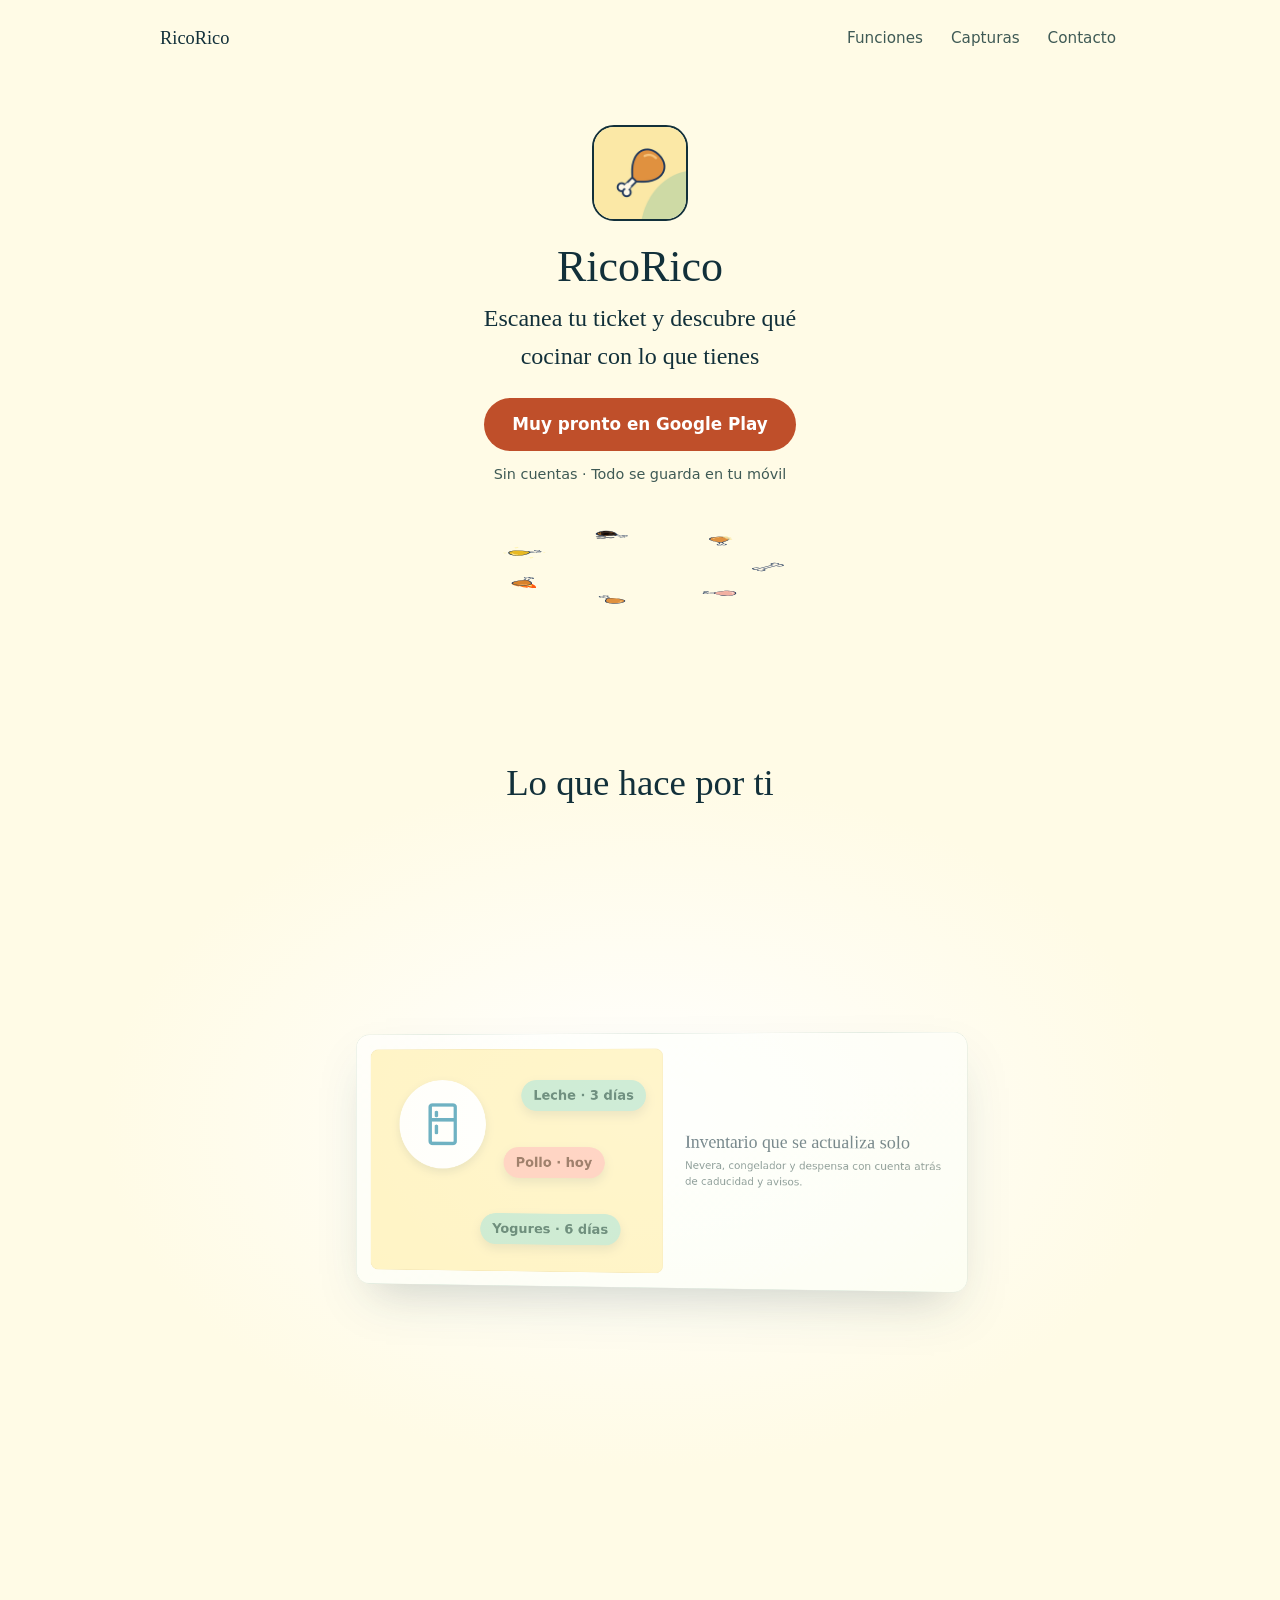
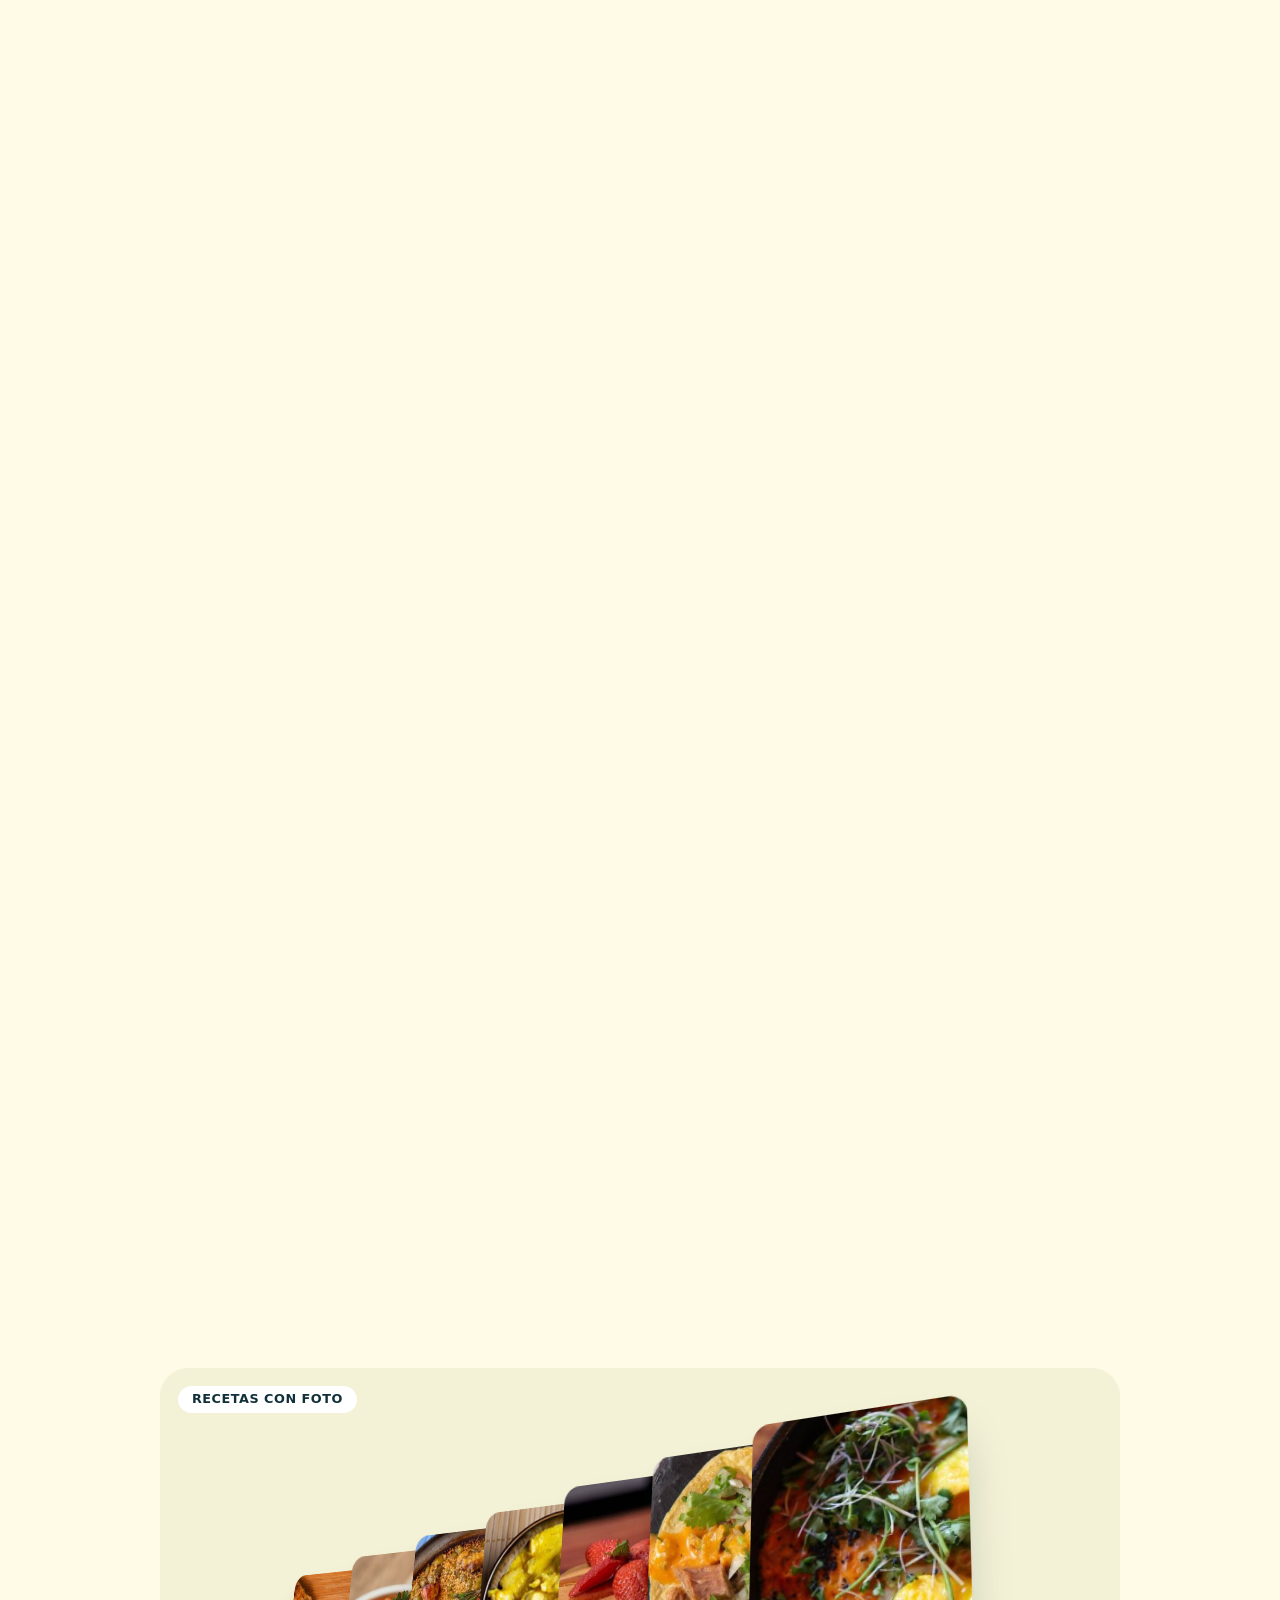
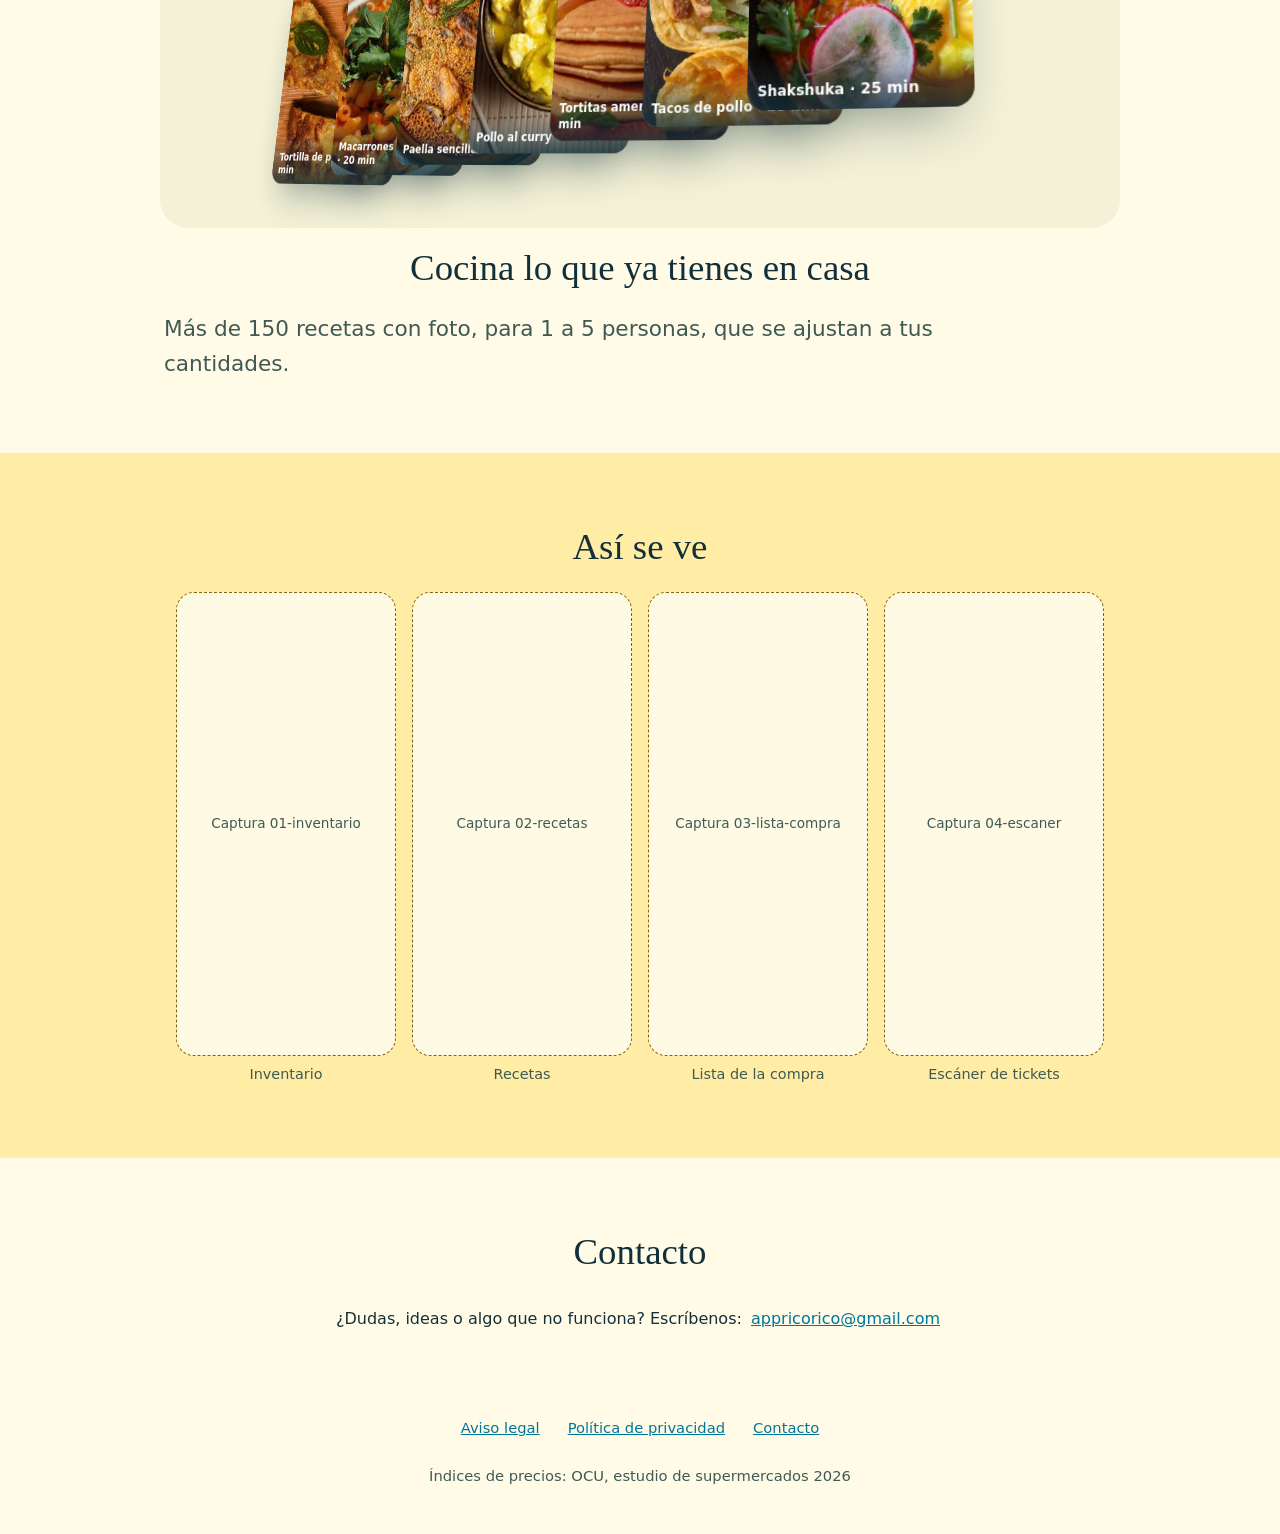
==== index.html @ 4058326e "Revision con agentes (marketing, diseno, seguridad, rendimiento): CSP y referrer por meta, saltar al" ====
<!doctype html>
<html lang="es">
<head>
<meta charset="utf-8">
<meta http-equiv="Content-Security-Policy" content="default-src 'none'; img-src 'self' data:; style-src 'self' 'unsafe-inline'; script-src 'self'; base-uri 'none'; form-action 'none'">
<meta name="referrer" content="strict-origin-when-cross-origin">
<meta name="viewport" content="width=device-width, initial-scale=1">
<title>RicoRico: escanea tu ticket y descubre qué cocinar</title>
<meta name="description" content="RicoRico lee el ticket de la compra en tu móvil, lleva el inventario de tu cocina y te propone recetas con lo que tienes. Sin cuentas.">
<meta name="theme-color" content="#FFFBE6">
<link rel="icon" href="img/favicon.ico" sizes="any">
<link rel="apple-touch-icon" href="img/apple-touch-icon.png">
<link rel="canonical" href="https://5pabos.github.io/ricorico-web/">
<meta property="og:type" content="website">
<meta property="og:site_name" content="RicoRico">
<meta property="og:locale" content="es_ES">
<meta property="og:title" content="RicoRico: escanea tu ticket y descubre qué cocinar">
<meta property="og:description" content="Lee el ticket en tu móvil, lleva el inventario de tu cocina y te propone recetas con lo que tienes. Sin cuentas.">
<meta property="og:url" content="https://5pabos.github.io/ricorico-web/">
<meta property="og:image" content="https://5pabos.github.io/ricorico-web/img/compartir.png">
<meta property="og:image:width" content="1200">
<meta property="og:image:height" content="630">
<meta property="og:image:alt" content="Icono de RicoRico y la frase: escanea tu ticket y descubre qué cocinar con lo que tienes">
<meta name="twitter:card" content="summary_large_image">
<meta name="twitter:title" content="RicoRico: escanea tu ticket y descubre qué cocinar">
<meta name="twitter:description" content="Lee el ticket en tu móvil, lleva el inventario de tu cocina y te propone recetas con lo que tienes. Sin cuentas.">
<meta name="twitter:image" content="https://5pabos.github.io/ricorico-web/img/compartir.png">
<script type="application/ld+json">
{"@context":"https://schema.org","@type":"SoftwareApplication","name":"RicoRico","operatingSystem":"Android","applicationCategory":"LifestyleApplication","inLanguage":"es","url":"https://5pabos.github.io/ricorico-web/","image":"https://5pabos.github.io/ricorico-web/img/icono-192.png","description":"Escanea el ticket de la compra, lleva el inventario de tu cocina y descubre qué cocinar con lo que tienes."}
</script>
<link rel="stylesheet" href="css/estilo.css">
</head>
<body>
<a class="saltar" href="#principal">Saltar al contenido</a>
<header class="cabecera">
  <div class="contenedor">
    <a class="marca" href="./">RicoRico</a>
    <nav class="menu" aria-label="Principal">
      <a href="#funciones">Funciones</a>
      <a href="#capturas">Capturas</a>
      <a href="#contacto">Contacto</a>
    </nav>
  </div>
</header>

<main id="principal">
  <section class="portada">
    <div class="contenedor">
      <img src="img/icono-192.png" width="96" height="96" fetchpriority="high" decoding="async" alt="Icono de RicoRico: un muslo de pollo">
      <h1>RicoRico</h1>
      <p class="lema">Escanea tu ticket y descubre qué cocinar con lo que tienes</p>
      <!-- Cuando la app esté publicada: cambiar este <span> por <a class="cta" href="ENLACE-DE-GOOGLE-PLAY">Descargar en Google Play</a> -->
      <span class="cta" role="note">Muy pronto en Google Play</span>
      <p class="pie-cta">Sin cuentas · Todo se guarda en tu móvil</p>
    </div>
    <!-- Los 7 estados del muslito (hueso, crudo, hecho, fuego, oro, quemado, mordido) dando vueltas: decorativo, solo con el recorrido activo (ver estilo.css) -->
    <div class="orbita" aria-hidden="true">
      <div class="elipse"><div class="anillo">
        <span class="muslo" style="--n:0"><img src="img/muslo-hueso.svg" alt="" width="56" height="56"></span>
        <span class="muslo" style="--n:1"><img src="img/muslo-crudo.svg" alt="" width="56" height="56"></span>
        <span class="muslo" style="--n:2"><img src="img/muslo-hecho.svg" alt="" width="56" height="56"></span>
        <span class="muslo" style="--n:3"><img src="img/muslo-fuego.svg" alt="" width="56" height="56"></span>
        <span class="muslo" style="--n:4"><img src="img/muslo-oro.svg" alt="" width="56" height="56"></span>
        <span class="muslo" style="--n:5"><img src="img/muslo-quemado.svg" alt="" width="56" height="56"></span>
        <span class="muslo" style="--n:6"><img src="img/muslo-mordido.svg" alt="" width="56" height="56"></span>
      </div></div>
    </div>
  </section>

  <section class="seccion" id="funciones">
    <div class="recorrido">
      <div class="escenario">
        <h2 class="titulo-escenario">Lo que hace por ti</h2>
        <div class="mundo">
          <article class="escena" style="--i:0; --x:-2vw; --r:4deg">
            <div class="panel">
              <div class="arte arte-escaner" aria-hidden="true">
                <div class="ticket"></div><div class="barra"></div>
                <span class="chip c1">Leche</span><span class="chip c2">Tomates</span><span class="chip c3">Pasta</span>
              </div>
              <h3>Escanea tu ticket</h3>
              <p>La app lee el ticket en tu móvil, añade los productos y borra la foto.</p>
            </div>
          </article>
          <article class="escena" style="--i:1; --x:2vw; --r:-4deg">
            <div class="panel">
              <div class="arte arte-nevera" aria-hidden="true">
                <div class="disco"><svg viewBox="0 0 24 24"><path d="M7 3h10a1 1 0 0 1 1 1v16a1 1 0 0 1-1 1H7a1 1 0 0 1-1-1V4a1 1 0 0 1 1-1z M6 10h12 M9 6.5v1.5 M9 13v3"/></svg></div>
                <span class="chip c1 ok">Leche · 3 días</span><span class="chip c2 aviso">Pollo · hoy</span><span class="chip c3 ok">Yogures · 6 días</span>
              </div>
              <h3>Inventario que se actualiza solo</h3>
              <p>Nevera, congelador y despensa con cuenta atrás de caducidad y avisos.</p>
            </div>
          </article>
          <article class="escena" style="--i:2; --x:-2vw; --r:4deg">
            <div class="panel">
              <div class="arte arte-recetas" aria-hidden="true">
                <span class="chip c1">Tortilla de patatas<small>40 min</small></span>
                <span class="chip c2">Macarrones con tomate<small>20 min</small></span>
                <span class="chip c3">Pollo al curry<small>35 min</small></span>
              </div>
              <h3>Recetas con lo que tienes</h3>
              <p>Más de 150 recetas con foto, ajustadas a las personas y a tus cantidades.</p>
            </div>
          </article>
          <article class="escena" style="--i:3; --x:2vw; --r:-4deg">
            <div class="panel">
              <div class="arte arte-lista" aria-hidden="true">
                <span class="fila f1"><i></i>Leche</span><span class="fila f2"><i></i>Huevos</span><span class="fila f3"><i></i>Tomates</span>
                <span class="chip c3 ok">Precio estimado ≈ 24,50 €</span>
              </div>
              <h3>Lista de la compra con precio estimado</h3>
              <p>Lo que falta de tus recetas, con un precio orientativo.</p>
            </div>
          </article>
        </div>
        <p class="pista" aria-hidden="true">Sigue bajando</p>
      </div>
    </div>
  </section>

  <section class="seccion" id="recetas">
    <div class="contenedor">
      <div class="tarjeta-grande">
        <span class="pildora">Recetas con foto</span>
        <div class="escena3d">
          <div class="abanico">
            <figure class="plato" style="--i:0"><img src="img/recetas-portada/1.jpg" width="360" height="480" loading="lazy" decoding="async" alt="Tortilla de patatas"><figcaption>Tortilla de patatas · 40 min</figcaption></figure>
            <figure class="plato" style="--i:1"><img src="img/recetas-portada/3.jpg" width="360" height="480" loading="lazy" decoding="async" alt="Macarrones con tomate"><figcaption>Macarrones con tomate · 20 min</figcaption></figure>
            <figure class="plato" style="--i:2"><img src="img/recetas-portada/65.jpg" width="360" height="480" loading="lazy" decoding="async" alt="Paella sencilla de pollo"><figcaption>Paella sencilla · 50 min</figcaption></figure>
            <figure class="plato" style="--i:3"><img src="img/recetas-portada/51.jpg" width="360" height="480" loading="lazy" decoding="async" alt="Pollo al curry"><figcaption>Pollo al curry · 35 min</figcaption></figure>
            <figure class="plato" style="--i:4"><img src="img/recetas-portada/129.jpg" width="360" height="480" loading="lazy" decoding="async" alt="Tortitas americanas"><figcaption>Tortitas americanas · 20 min</figcaption></figure>
            <figure class="plato" style="--i:5"><img src="img/recetas-portada/132.jpg" width="360" height="480" loading="lazy" decoding="async" alt="Tacos de pollo"><figcaption>Tacos de pollo · 25 min</figcaption></figure>
            <figure class="plato" style="--i:6"><img src="img/recetas-portada/138.jpg" width="360" height="480" loading="lazy" decoding="async" alt="Shakshuka, huevos en salsa de tomate"><figcaption>Shakshuka · 25 min</figcaption></figure>
          </div>
        </div>
      </div>
      <h2 class="titulo-grande">Cocina lo que ya tienes en casa</h2>
      <p class="sub-grande">Más de 150 recetas con foto, para 1 a 5 personas, que se ajustan a tus cantidades.</p>
    </div>
  </section>

  <section class="seccion capturas-fondo" id="capturas">
    <div class="contenedor">
      <h2>Así se ve</h2>
      <ul class="capturas">
        <!-- Sustituir cada .hueco por <img src="img/capturas/NOMBRE.webp" width="270" height="570" loading="lazy" alt="DESCRIPCIÓN"> -->
        <li><figure><div class="hueco">Captura 01-inventario</div><figcaption>Inventario</figcaption></figure></li>
        <li><figure><div class="hueco">Captura 02-recetas</div><figcaption>Recetas</figcaption></figure></li>
        <li><figure><div class="hueco">Captura 03-lista-compra</div><figcaption>Lista de la compra</figcaption></figure></li>
        <li><figure><div class="hueco">Captura 04-escaner</div><figcaption>Escáner de tickets</figcaption></figure></li>
      </ul>
    </div>
  </section>

  <section class="seccion" id="contacto">
    <div class="contenedor" style="text-align:center">
      <h2>Contacto</h2>
      <p>¿Dudas, ideas o algo que no funciona? Escríbenos:
        <a class="correo" data-u="appricorico" data-d="gmail.com" href="#contacto">appricorico (arroba) gmail.com</a></p>
    </div>
  </section>
</main>

<footer class="pie">
  <div class="contenedor">
    <nav aria-label="Información legal">
      <a href="aviso-legal.html">Aviso legal</a>
      <a href="privacidad.html">Política de privacidad</a>
      <a class="correo" data-u="appricorico" data-d="gmail.com" data-texto="1" href="#contacto">Contacto</a>
    </nav>
    <p>Índices de precios: OCU, estudio de supermercados 2026</p>
  </div>
</footer>
<script src="js/contacto.js" defer></script>
<script src="js/efectos.js" defer></script>
</body>
</html>
---- css/estilo.css ----
/* Colores y estilo de la app (paleta #281). Sin fuentes ni recursos externos: tipografía del sistema. */
:root {
  --crema: #FFFBE6;
  --tinta: #12303A;
  --apagado: #3F5A55;
  --azul: #00769A;
  --turquesa: #00796B;
  --menta: #A9DDB8;
  --mantequilla: #FFEDA5;
  --mostaza: #8A6100;
  --terracota: #BF4F2A;
  --borde: #CFE0D5;
  --serif: Georgia, "Noto Serif", "Times New Roman", serif;
  --sans: system-ui, -apple-system, "Segoe UI", Roboto, "Helvetica Neue", Arial, sans-serif;
}
* { box-sizing: border-box; }
html { scroll-behavior: smooth; }
body { margin: 0; background: var(--crema); color: var(--tinta); font: 1rem/1.6 var(--sans); }
h1, h2, h3 { font-family: var(--serif); font-weight: 500; line-height: 1.2; margin: 0 0 .5em; }
a { color: var(--azul); }
a:focus-visible, .cta:focus-visible { outline: 3px solid var(--azul); outline-offset: 3px; border-radius: 4px; }
.saltar { position: absolute; left: .5rem; top: -4rem; z-index: 10; background: var(--tinta); color: #fff; padding: .7rem 1rem; border-radius: 8px; }
.saltar:focus { top: .5rem; outline: 3px solid var(--mantequilla); }
main:focus { outline: none; }
[id] { scroll-margin-top: 1rem; }
.contenedor { width: min(960px, 100% - 2rem); margin-inline: auto; }

.cabecera { padding: .9rem 0; }
.cabecera .contenedor { display: flex; justify-content: space-between; align-items: center; gap: 1rem; flex-wrap: wrap; }
.marca { display: inline-flex; align-items: center; min-height: 44px; font-family: var(--serif); font-size: 1.15rem; color: var(--tinta); text-decoration: none; font-weight: 500; }
.menu { display: flex; gap: 1.25rem; font-size: .95rem; }
.menu a { color: var(--apagado); text-decoration: none; padding: .75rem .25rem; min-height: 44px; display: inline-flex; align-items: center; }
.menu a:hover { color: var(--tinta); text-decoration: underline; }

.portada { text-align: center; padding: clamp(1.5rem, 4vw, 3rem) 0 clamp(1.5rem, 3vw, 2.5rem); }
/* Los muslitos que giran: ocupan el hueco entre el botón y «Lo que hace por ti». Solo existen con el recorrido activo (JavaScript y movimiento permitido). */
.portada { position: relative; }
.orbita { display: none; --rx: min(128px, 34vw, 15vh); --item: min(56px, 6.8vh, 15vw); --aplasta: .26; position: absolute; left: 0; right: 0; top: 100%; height: 0; z-index: 2; pointer-events: none; }
.portada:has(+ .seccion .recorrido.activo) .orbita { display: block; }
.orbita .elipse { position: absolute; left: 50%; top: calc(7vh - clamp(1.5rem, 3vw, 2.5rem) / 2); width: 0; height: 0; transform: scaleY(var(--aplasta)); }
.orbita .anillo { position: absolute; inset: 0; animation: orbitar 16s linear infinite; }
.orbita .muslo { position: absolute; left: 0; top: 0; width: var(--item); height: var(--item); margin: calc(var(--item) / -2) 0 0 calc(var(--item) / -2); transform: rotate(calc(var(--n) * 51.4286deg)) translateX(var(--rx)); }
/* Cada muslo gira al revés que el anillo, y deshace el aplastado, para ir siempre derecho y sin deformarse. */
.orbita .muslo img { display: block; width: 100%; height: 100%; border: 0; border-radius: 0; animation: contra 16s linear infinite; }
@keyframes orbitar { to { transform: rotate(360deg); } }
@keyframes contra {
  from { transform: rotate(calc(var(--n) * -51.4286deg)) scaleY(calc(1 / var(--aplasta))); }
  to { transform: rotate(calc(var(--n) * -51.4286deg - 360deg)) scaleY(calc(1 / var(--aplasta))); }
}
@media (prefers-reduced-motion: reduce) { .orbita .anillo, .orbita .muslo img { animation: none; } }
@media (min-width: 900px) { /* en ordenador el hueco es pequeño: la órbita tiene su propio sitio bajo el botón */
  .portada:has(+ .seccion .recorrido.activo) .orbita { position: relative; top: auto; height: 16vh; margin-top: .6rem; }
  .orbita .elipse { top: 8vh; }
}
.portada img { width: 96px; height: 96px; border-radius: 22px; border: 2px solid var(--tinta); }
.portada h1 { font-size: clamp(2rem, 6vw, 2.75rem); margin: .8rem 0 .3rem; }
.lema { font-family: var(--serif); font-size: clamp(1.15rem, 3.4vw, 1.5rem); max-width: 28ch; margin: 0 auto 1.4rem; }
.cta { display: inline-block; background: var(--terracota); color: #fff; font-weight: 600; font-size: 1.05rem; padding: .8rem 1.8rem; border-radius: 2rem; text-decoration: none; }
.pie-cta { color: var(--apagado); font-size: .9rem; margin: .75rem 0 0; }

.seccion { padding: clamp(2.5rem, 6vw, 4.5rem) 0; }
.seccion > .contenedor > h2 { text-align: center; font-size: clamp(1.6rem, 3.2vw, 2.3rem); margin-bottom: 1.4rem; }
#contacto { padding-bottom: 1.5rem; }
.funciones { display: grid; grid-template-columns: repeat(auto-fit, minmax(210px, 1fr)); gap: 1rem; list-style: none; padding: 0; margin: 0; }
.funciones li { background: #fff; border: 1px solid var(--borde); border-radius: 16px; padding: 1.1rem; }
.icono { width: 44px; height: 44px; border-radius: 50%; background: var(--menta); display: grid; place-items: center; margin-bottom: .6rem; }
.icono svg { width: 24px; height: 24px; fill: none; stroke: #00391F; stroke-width: 1.8; stroke-linecap: round; stroke-linejoin: round; }
.funciones h3 { font-size: 1.05rem; margin: 0 0 .25rem; }
.funciones p { margin: 0; color: var(--apagado); font-size: .95rem; }

.capturas-fondo { background: var(--mantequilla); }
.capturas { display: grid; grid-template-columns: repeat(auto-fit, minmax(130px, 220px)); justify-content: center; gap: 1rem; list-style: none; padding: 0; margin: 0; }
.capturas figure { margin: 0; text-align: center; }
.hueco { aspect-ratio: 9 / 19; border: 1px dashed var(--mostaza); border-radius: 18px; background: rgba(255,255,255,.7); display: grid; place-items: center; color: var(--apagado); font-size: .85rem; padding: .5rem; }
.capturas figcaption { margin-top: .4rem; font-size: .9rem; color: var(--apagado); }

.pie { padding: 1.6rem 0 2rem; text-align: center; color: var(--apagado); font-size: .92rem; }
.pie nav { display: flex; justify-content: center; gap: 1.25rem; flex-wrap: wrap; margin-bottom: .5rem; }
#contacto .correo { display: inline-block; padding: .6rem .25rem; }
.pie a { color: var(--azul); display: inline-block; padding: .6rem .25rem; }

/* páginas de texto (aviso legal, privacidad) */
.texto { max-width: 70ch; padding: 1.5rem 0 2.5rem; }
.texto h1 { font-size: 2rem; }
.texto h2 { font-size: 1.3rem; margin-top: 1.8em; }
.pendiente { background: var(--mantequilla); border-radius: 4px; padding: 0 .25em; }

@media (prefers-reduced-motion: reduce) { html { scroll-behavior: auto; } .arte-escaner .barra { animation: none; top: 50%; } .plato, .pista { transition: none; } }

/* ---------- Recorrido con cámara 3D (sin vídeo, sin librerías) ---------- */
/* Sin JavaScript o con «reducir movimiento»: cada escena es una tarjeta normal. */
.titulo-escenario { text-align: center; font-size: clamp(1.6rem, 3.2vw, 2.3rem); margin: 0 auto 1.2rem; width: min(960px, 100% - 2rem); }
#funciones { padding-top: clamp(1.5rem, 3vw, 2.5rem); padding-bottom: 0; }
.recorrido .mundo { display: grid; grid-template-columns: repeat(auto-fit, minmax(230px, 1fr)); gap: 1rem; width: min(960px, 100% - 2rem); margin: 0 auto; }
.escena .panel { background: #fff; border: 1px solid var(--borde); border-radius: 20px; padding: 1rem; }
.escena h3 { font-size: 1.1rem; margin: .8rem 0 .25rem; }
.escena p { margin: 0; color: var(--apagado); font-size: .95rem; }
.pista { display: none; }

.arte { container-type: inline-size; position: relative; aspect-ratio: 4 / 3; border-radius: 14px; background: var(--mantequilla); overflow: hidden; transform-style: preserve-3d; }
.arte > * { font-size: 4.4cqw; } /* cqw se mide contra el contenedor: tiene que estar en los hijos, no en .arte */
.chip { position: absolute; background: #fff; border: 1px solid var(--borde); border-radius: 999px; padding: .35em .9em; font-weight: 600; color: var(--tinta); white-space: nowrap; display: flex; gap: .6em; align-items: baseline; }
.chip small { font-weight: 400; color: var(--apagado); font-size: .85em; }
.chip.ok { background: var(--menta); border-color: transparent; color: #00391F; }
.chip.aviso { background: #FFB599; border-color: transparent; color: #561F00; }
.c1 { left: 52%; top: 14%; } .c2 { left: 46%; top: 44%; } .c3 { left: 38%; top: 74%; }
.arte-escaner .ticket { position: absolute; left: 8%; top: 8%; width: 34%; height: 84%; background: #fff; border-radius: 6px; box-shadow: 0 6px 16px rgba(18,48,58,.18);
  background-image: repeating-linear-gradient(to bottom, transparent 0 .9em, #CFE0D5 .9em 1.05em); background-size: 70% 100%; background-repeat: no-repeat; background-position: center 1.2em; }
.arte-escaner .barra { position: absolute; left: 4%; width: 42%; height: 4px; background: var(--turquesa); border-radius: 2px; box-shadow: 0 0 12px var(--turquesa); animation: barrido 2.6s ease-in-out infinite alternate; }
@keyframes barrido { from { top: 10%; } to { top: 88%; } }
.arte-nevera .disco { position: absolute; left: 10%; top: 14%; width: 30%; aspect-ratio: 1; border-radius: 50%; background: #fff; display: grid; place-items: center; box-shadow: 0 6px 16px rgba(18,48,58,.16); }
.arte-nevera svg { width: 58%; fill: none; stroke: var(--azul); stroke-width: 1.6; stroke-linecap: round; stroke-linejoin: round; }
.arte-recetas .c1, .arte-recetas .c2, .arte-recetas .c3 { left: 8%; }
.arte-recetas .c2 { left: 22%; } .arte-recetas .c3 { left: 14%; }
.arte-lista .fila { position: absolute; left: 8%; display: flex; align-items: center; gap: .7em; background: #fff; border-radius: 10px; padding: .5em .9em; font-weight: 600; width: 84%; box-shadow: 0 4px 12px rgba(18,48,58,.1); }
.arte-lista .fila i { width: 1em; height: 1em; border: 2px solid var(--turquesa); border-radius: 4px; flex: none; }
.arte-lista .f1 { top: 10%; } .arte-lista .f2 { top: 34%; } .arte-lista .f3 { top: 58%; }
.arte-lista .c3 { left: 24%; top: 82%; }

/* Con JavaScript: un escenario fijo y la cámara avanza al hacer scroll */
.recorrido.activo { height: 420vh; position: relative; }
.recorrido.activo .escenario { position: sticky; top: 0; height: 100vh; overflow: hidden; perspective: 900px; perspective-origin: 50% 42%;
  background: radial-gradient(60% 55% at 50% 45%, #fff 0%, var(--crema) 70%); }
.recorrido.activo .mundo { position: absolute; inset: 0; display: block; width: auto; margin: 0; transform-style: preserve-3d; will-change: transform; }
.recorrido.activo .titulo-escenario { position: absolute; z-index: 3; top: clamp(1.2rem, 5vh, 3rem); left: 0; right: 0; margin: 0 auto; font-size: clamp(1.6rem, 3.2vw, 2.3rem); }
.recorrido.activo .escena { position: absolute; inset: 0; display: grid; place-items: center; padding-top: clamp(3.5rem, 10vh, 6.5rem); transform-style: preserve-3d; will-change: opacity;
  transform: translate3d(var(--x, 0), 0, calc(var(--i) * -1100px)) rotateY(var(--r, 0deg)); }
.recorrido.activo .panel { width: min(440px, 88vw); padding: 1.2rem; border-radius: 24px; background: linear-gradient(160deg, #fff 0%, #FBFFF7 100%);
  box-shadow: 0 40px 80px -28px rgba(18,48,58,.38), 0 2px 0 rgba(255,255,255,.8) inset; transform-style: preserve-3d; }
.recorrido.activo .arte { box-shadow: inset 0 0 0 1px rgba(138,97,0,.12); }
.recorrido.activo .chip { transform: translateZ(40px); box-shadow: 0 8px 18px rgba(18,48,58,.15); }
.recorrido.activo .arte-escaner .ticket { transform: translateZ(14px); }
.recorrido.activo .escena h3 { font-size: 1.35rem; }
.recorrido.activo .escena p { font-size: 1.02rem; }
@media (min-width: 900px) {
  .recorrido.activo .panel { width: min(1100px, 84vw, 150vh); display: grid; grid-template-columns: 1.15fr 1fr; gap: 0 2.4rem; align-items: center; padding: 1.6rem; }
  .recorrido.activo .panel .arte { grid-row: 1 / span 2; }
  .recorrido.activo .escena h3 { font-size: clamp(1.6rem, 2.4vw, 2.2rem); margin: 0 0 .5rem; align-self: end; }
  .recorrido.activo .escena p { font-size: clamp(1.05rem, 1.4vw, 1.25rem); align-self: start; }
}
.recorrido.activo .pista { display: block; position: absolute; bottom: 1.4rem; left: 0; right: 0; text-align: center; color: var(--apagado); font-size: .9rem; transition: opacity .4s; }

/* Tarjeta grande de recetas: collage inclinado en 3D */
.tarjeta-grande { position: relative; background: #F3F1D6; border-radius: 28px; height: clamp(300px, 46vw, 460px); overflow: hidden; }
.pildora { position: absolute; z-index: 2; left: 1.1rem; top: 1.1rem; background: #fff; color: var(--tinta); border-radius: 999px; padding: .45rem .9rem; font: 700 .8rem/1 var(--sans); letter-spacing: .04em; text-transform: uppercase; }
.escena3d { position: absolute; inset: 0; perspective: 1200px; perspective-origin: 50% 40%; }
.abanico { position: absolute; left: 44%; top: 58%; width: 0; height: 0; transform-style: preserve-3d; transform: scale(var(--escala, .96)) rotateX(16deg) rotateY(-30deg) rotateZ(3deg); }
.plato { position: absolute; width: 190px; height: 254px; margin: -127px 0 0 -95px; border-radius: 16px; overflow: hidden; background: #fff; box-shadow: 0 24px 40px -18px rgba(18,48,58,.45);
  transform: translate3d(calc((var(--i) - 3) * 112px), calc((var(--i) - 3) * -10px), calc(var(--i) * 18px));
  transition: transform .7s cubic-bezier(.2,.7,.2,1) calc(var(--i) * 70ms), opacity .5s calc(var(--i) * 70ms); }
.plato img { width: 100%; height: 100%; object-fit: cover; display: block; }
.plato figcaption { position: absolute; left: 0; right: 0; bottom: 0; padding: 1.4rem .6rem .5rem; color: #fff; font: 600 .78rem/1.2 var(--sans); background: linear-gradient(to top, rgba(18,48,58,.8), transparent); }
.escena3d.espera .plato { opacity: 0; transform: translate3d(calc((var(--i) - 3) * 112px), 140px, calc(var(--i) * 18px)); }
.plato:hover { transform: translate3d(calc((var(--i) - 3) * 112px), calc((var(--i) - 3) * -10px - 14px), calc(var(--i) * 18px + 60px)); }
.titulo-grande { font-size: clamp(1.4rem, 3.6vw, 1.9rem); margin: 1.1rem .25rem .2rem; }
.sub-grande { font-size: clamp(1.05rem, 2.6vw, 1.35rem); color: var(--apagado); margin: 0 .25rem; max-width: 60ch; }
@media (max-width: 899px) {
  .recorrido.activo .titulo-escenario { top: 14vh; }
  .recorrido.activo .escena { place-items: start center; padding-top: 24vh; }
}
@media (max-width: 700px) {
  .abanico { --escala: .52; }
  .recorrido.activo { height: 360vh; }
}
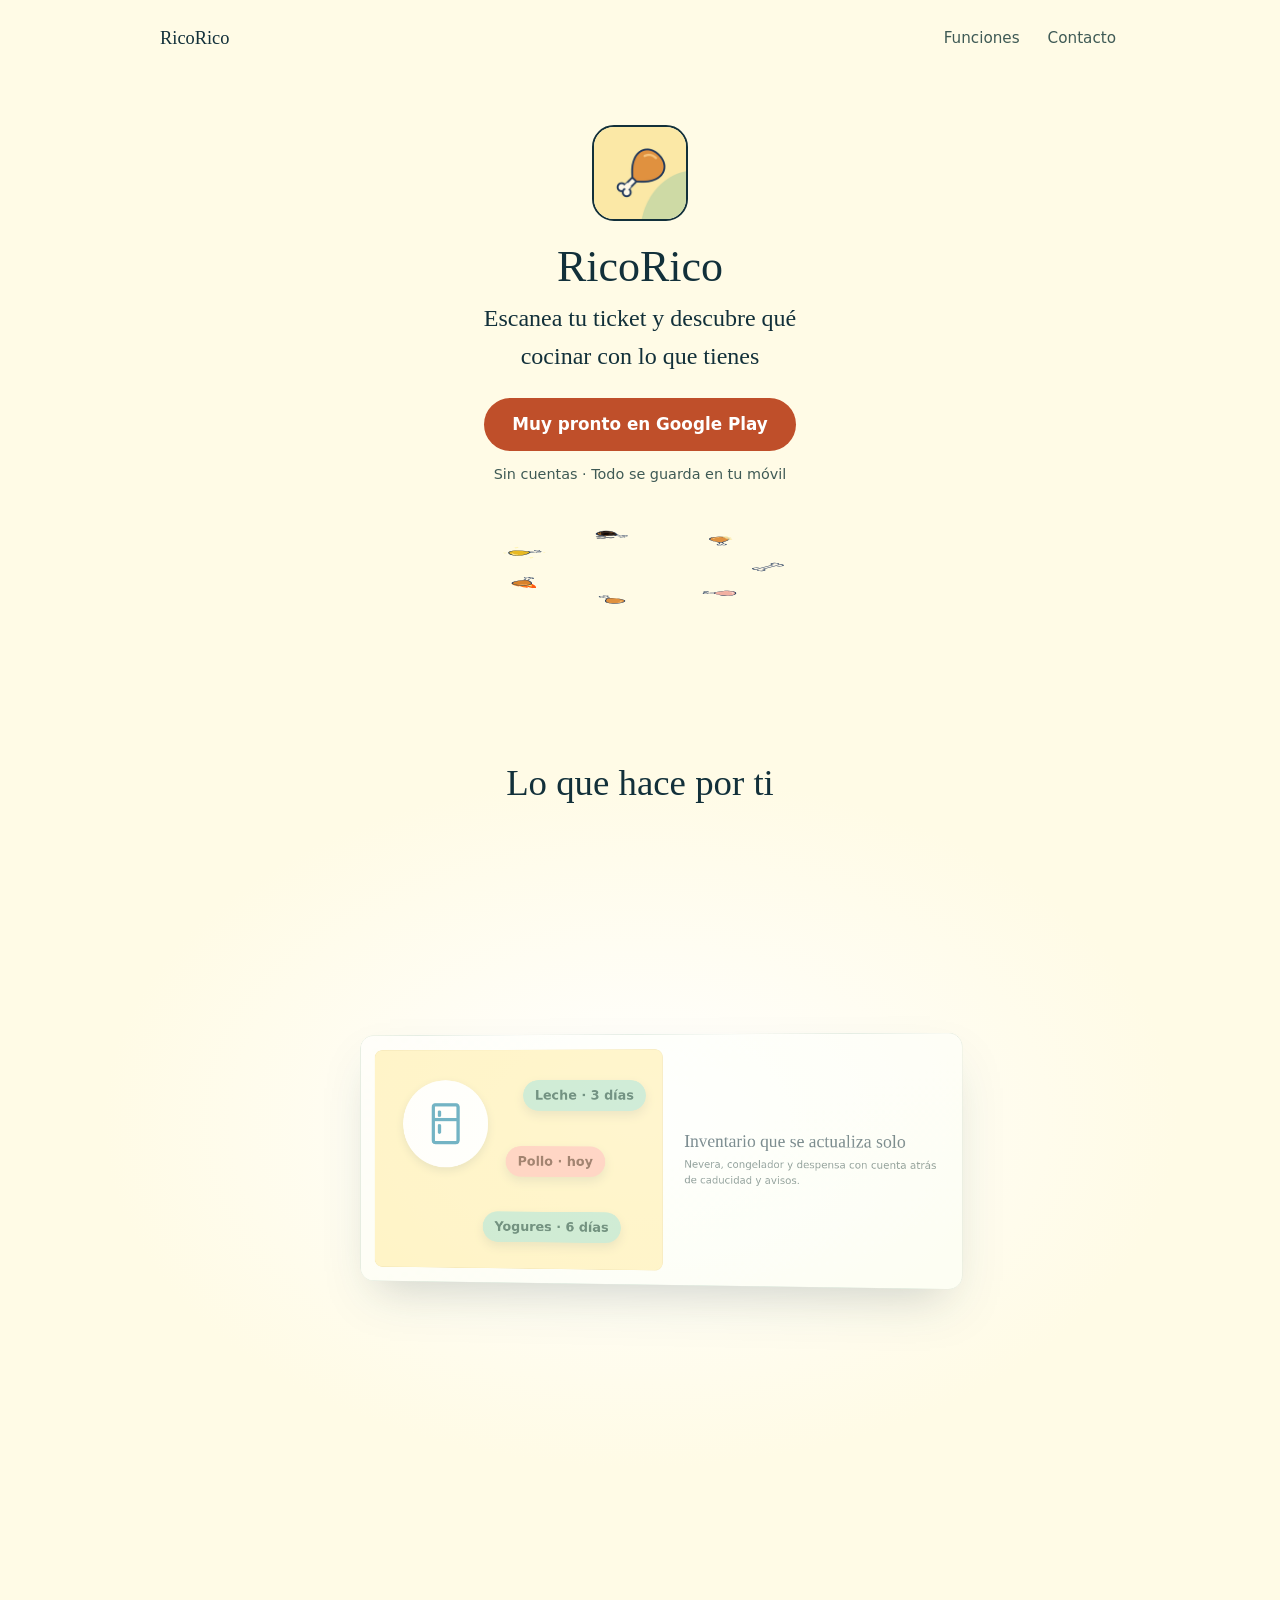
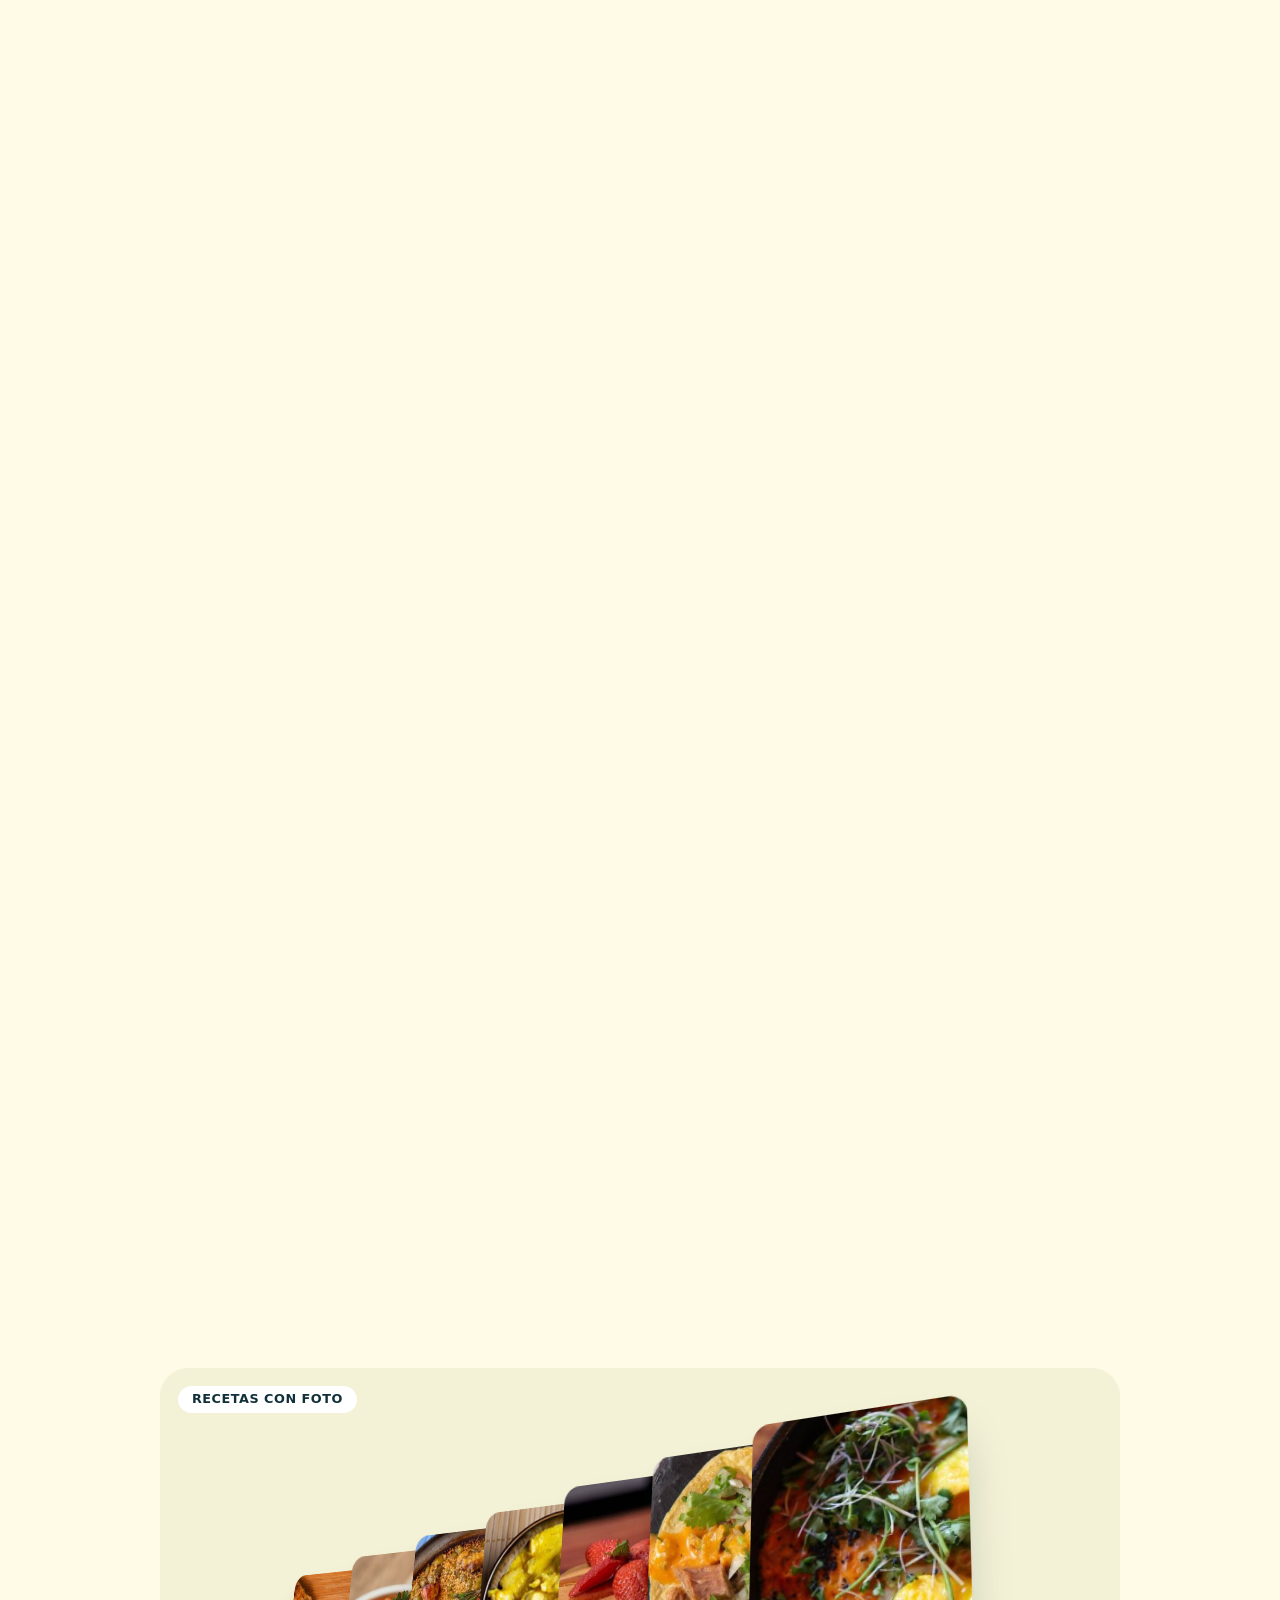
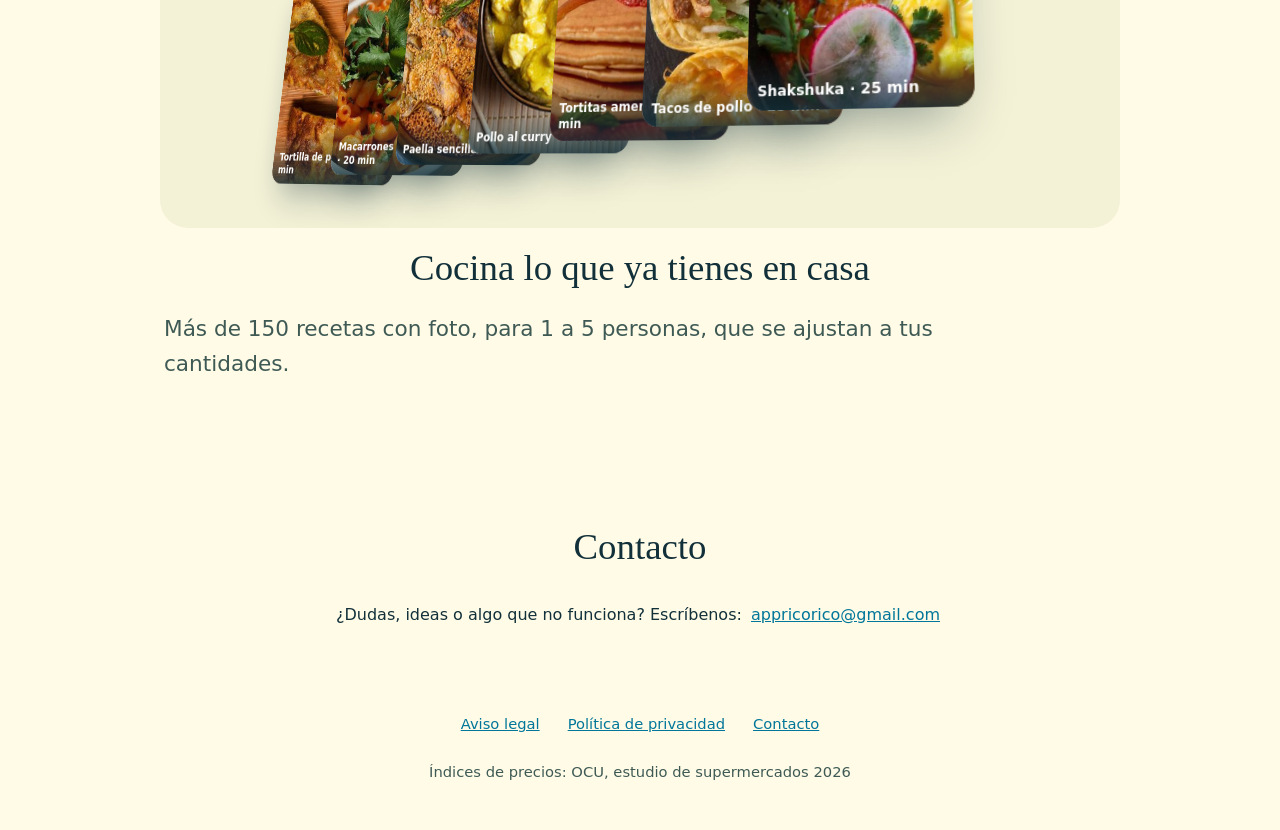
==== commit d331f2b3: "Ocultar la seccion Asi se ve y su enlace del menu hasta tener capturas reales (queda comentada con i" ====
--- a/index.html
+++ b/index.html
@@ -37,7 +37,6 @@
     <a class="marca" href="./">RicoRico</a>
     <nav class="menu" aria-label="Principal">
       <a href="#funciones">Funciones</a>
-      <a href="#capturas">Capturas</a>
       <a href="#contacto">Contacto</a>
     </nav>
   </div>
@@ -140,11 +139,16 @@
     </div>
   </section>
 
+  <!--
+    SECCIÓN «ASÍ SE VE» OCULTA hasta tener capturas reales de la app (los huecos de texto restaban confianza). Para activarla:
+    1) copia las capturas a img/capturas/ (WebP, 270 × 570);
+    2) quita este comentario y sustituye cada <div class="hueco">…</div> por <img src="img/capturas/NOMBRE.webp" width="270" height="570" loading="lazy" alt="Descripción de la pantalla">;
+    3) vuelve a poner en el menú de arriba el enlace <a href="#capturas">Capturas</a>.
+
   <section class="seccion capturas-fondo" id="capturas">
     <div class="contenedor">
       <h2>Así se ve</h2>
       <ul class="capturas">
-        <!-- Sustituir cada .hueco por <img src="img/capturas/NOMBRE.webp" width="270" height="570" loading="lazy" alt="DESCRIPCIÓN"> -->
         <li><figure><div class="hueco">Captura 01-inventario</div><figcaption>Inventario</figcaption></figure></li>
         <li><figure><div class="hueco">Captura 02-recetas</div><figcaption>Recetas</figcaption></figure></li>
         <li><figure><div class="hueco">Captura 03-lista-compra</div><figcaption>Lista de la compra</figcaption></figure></li>
@@ -152,6 +156,7 @@
       </ul>
     </div>
   </section>
+  -->
 
   <section class="seccion" id="contacto">
     <div class="contenedor" style="text-align:center">
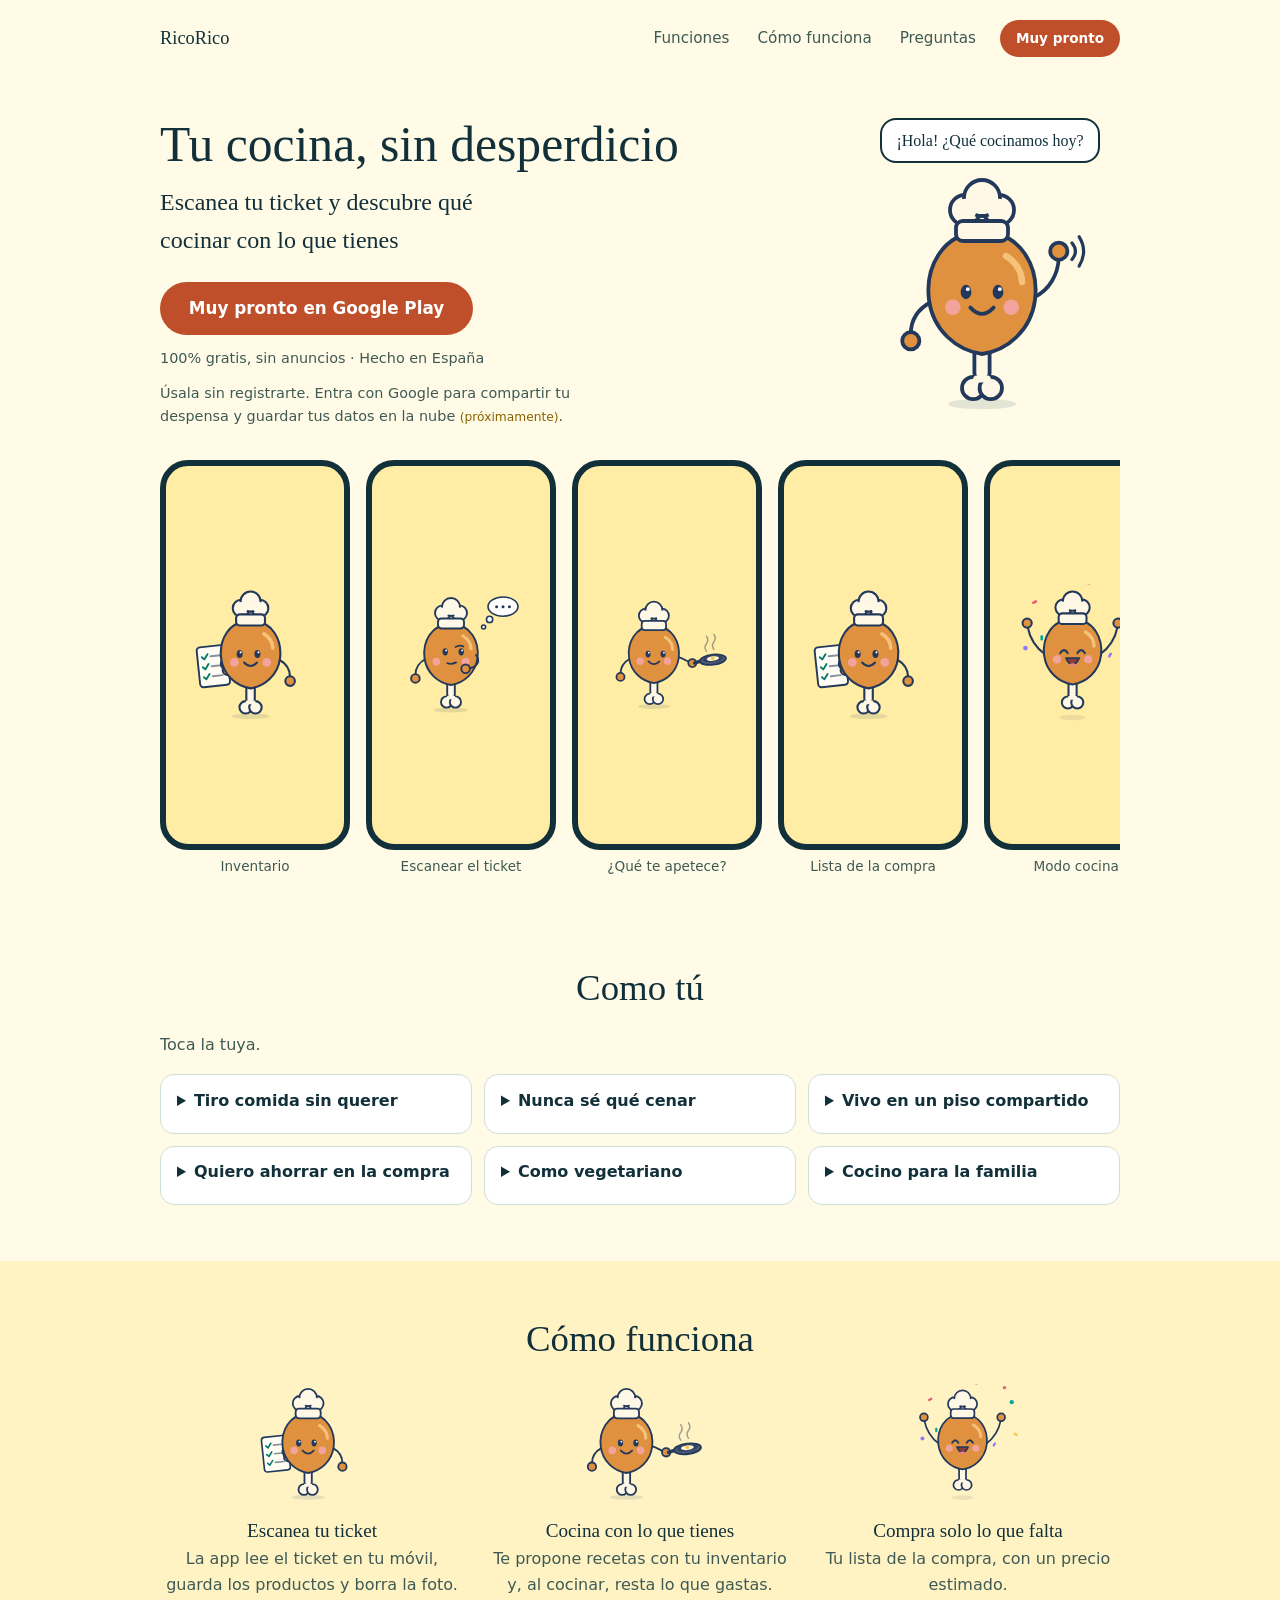
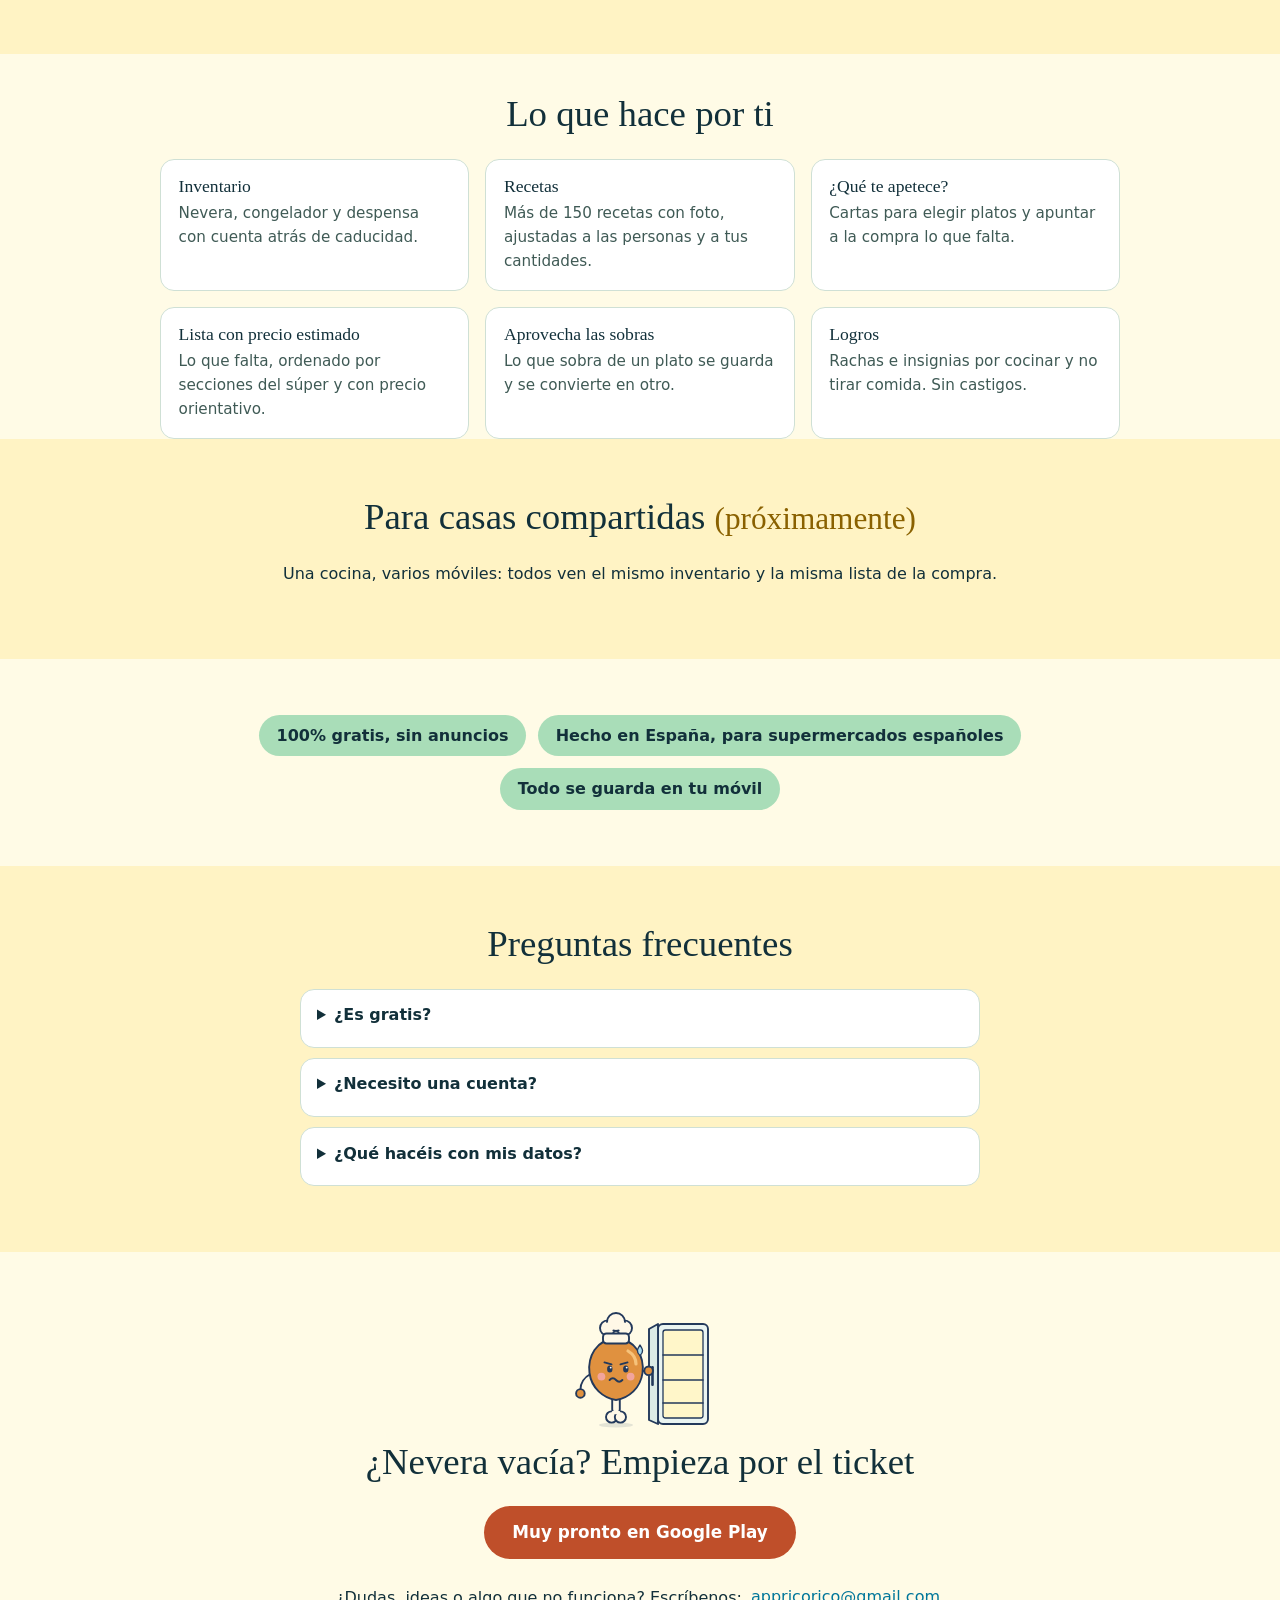
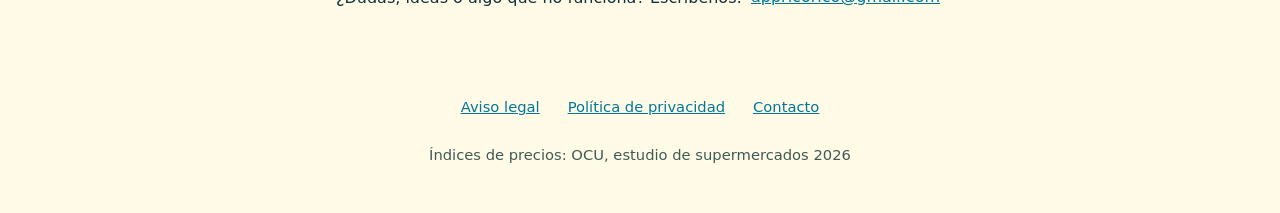
==== commit 21fef257: "Web nueva con Rico: hero, como tu, como funciona, funciones, casas, sellos, preguntas y cierre" ====
--- a/index.html
+++ b/index.html
@@ -29,6 +29,7 @@
 {"@context":"https://schema.org","@type":"SoftwareApplication","name":"RicoRico","operatingSystem":"Android","applicationCategory":"LifestyleApplication","inLanguage":"es","url":"https://5pabos.github.io/ricorico-web/","image":"https://5pabos.github.io/ricorico-web/img/icono-192.png","description":"Escanea el ticket de la compra, lleva el inventario de tu cocina y descubre qué cocinar con lo que tienes."}
 </script>
 <link rel="stylesheet" href="css/estilo.css">
+<link rel="stylesheet" href="css/inicio.css">
 </head>
 <body>
 <a class="saltar" href="#principal">Saltar al contenido</a>
@@ -37,130 +38,117 @@
     <a class="marca" href="./">RicoRico</a>
     <nav class="menu" aria-label="Principal">
       <a href="#funciones">Funciones</a>
-      <a href="#contacto">Contacto</a>
+      <a href="#como-funciona">Cómo funciona</a>
+      <a href="#preguntas">Preguntas</a>
+      <!-- Cuando la app esté publicada: cambiar «Muy pronto» por «Descargar» y poner el enlace de Google Play -->
+      <span class="cta cta-mini" role="note">Muy pronto</span>
     </nav>
   </div>
 </header>
 
 <main id="principal">
   <section class="portada">
+    <div class="contenedor hero">
+      <div class="hero-texto">
+        <h1>Tu cocina, sin desperdicio</h1>
+        <p class="lema">Escanea tu ticket y descubre qué cocinar con lo que tienes</p>
+        <!-- Cuando la app esté publicada: cambiar este <span> por <a class="cta" href="ENLACE-DE-GOOGLE-PLAY">Descargar en Google Play</a> -->
+        <span class="cta" role="note">Muy pronto en Google Play</span>
+        <p class="pie-cta">100% gratis, sin anuncios · Hecho en España</p>
+        <p class="pie-cta">Úsala sin registrarte. Entra con Google para compartir tu despensa y guardar tus datos en la nube <span class="pronto">(próximamente)</span>.</p>
+      </div>
+      <div class="hero-rico">
+        <p class="globo">¡Hola! ¿Qué cocinamos hoy?</p>
+        <img src="mascota/saludando.svg" width="216" height="248" fetchpriority="high" decoding="async" alt="Rico, la mascota de RicoRico: un muslito de pollo con gorro de cocinero, saludando">
+      </div>
+    </div>
+    <!--
+      CAPTURAS REALES: pon las 5 capturas en img/capturas/ (inventario, escanear, apetece, compra, cocinar; WebP o PNG de unos 540 x 1140)
+      y en cada <li> de abajo cambia el <img src="mascota/..."> por <img class="captura" src="img/capturas/NOMBRE.webp" width="270" height="570" loading="lazy" alt="Descripción">.
+    -->
     <div class="contenedor">
-      <img src="img/icono-192.png" width="96" height="96" fetchpriority="high" decoding="async" alt="Icono de RicoRico: un muslo de pollo">
-      <h1>RicoRico</h1>
-      <p class="lema">Escanea tu ticket y descubre qué cocinar con lo que tienes</p>
-      <!-- Cuando la app esté publicada: cambiar este <span> por <a class="cta" href="ENLACE-DE-GOOGLE-PLAY">Descargar en Google Play</a> -->
-      <span class="cta" role="note">Muy pronto en Google Play</span>
-      <p class="pie-cta">Sin cuentas · Todo se guarda en tu móvil</p>
+      <ul class="carrusel" aria-label="Pantallas de la app (desliza)">
+        <li><figure class="movil"><div class="pantalla"><img src="mascota/lista.svg" width="150" height="172" alt=""></div><figcaption>Inventario</figcaption></figure></li>
+        <li><figure class="movil"><div class="pantalla"><img src="mascota/pensando.svg" width="150" height="172" alt=""></div><figcaption>Escanear el ticket</figcaption></figure></li>
+        <li><figure class="movil"><div class="pantalla"><img src="mascota/cocinando.svg" width="150" height="172" alt=""></div><figcaption>¿Qué te apetece?</figcaption></figure></li>
+        <li><figure class="movil"><div class="pantalla"><img src="mascota/lista.svg" width="150" height="172" alt=""></div><figcaption>Lista de la compra</figcaption></figure></li>
+        <li><figure class="movil"><div class="pantalla"><img src="mascota/celebrando.svg" width="150" height="172" alt=""></div><figcaption>Modo cocinar</figcaption></figure></li>
+      </ul>
     </div>
-    <!-- Los 7 estados del muslito (hueso, crudo, hecho, fuego, oro, quemado, mordido) dando vueltas: decorativo, solo con el recorrido activo (ver estilo.css) -->
-    <div class="orbita" aria-hidden="true">
-      <div class="elipse"><div class="anillo">
-        <span class="muslo" style="--n:0"><img src="img/muslo-hueso.svg" alt="" width="56" height="56"></span>
-        <span class="muslo" style="--n:1"><img src="img/muslo-crudo.svg" alt="" width="56" height="56"></span>
-        <span class="muslo" style="--n:2"><img src="img/muslo-hecho.svg" alt="" width="56" height="56"></span>
-        <span class="muslo" style="--n:3"><img src="img/muslo-fuego.svg" alt="" width="56" height="56"></span>
-        <span class="muslo" style="--n:4"><img src="img/muslo-oro.svg" alt="" width="56" height="56"></span>
-        <span class="muslo" style="--n:5"><img src="img/muslo-quemado.svg" alt="" width="56" height="56"></span>
-        <span class="muslo" style="--n:6"><img src="img/muslo-mordido.svg" alt="" width="56" height="56"></span>
-      </div></div>
+  </section>
+
+  <section class="seccion" id="como-tu">
+    <div class="contenedor">
+      <h2>Como tú</h2>
+      <p class="sub">Toca la tuya.</p>
+      <div class="situaciones">
+        <details><summary>Tiro comida sin querer</summary><p>Rico te avisa de lo que caduca pronto y te propone platos para gastarlo antes.</p></details>
+        <details><summary>Nunca sé qué cenar</summary><p>Con lo que tienes en casa, la app te enseña qué puedes cocinar ahora y qué te falta para otros platos.</p></details>
+        <details><summary>Vivo en un piso compartido</summary><p>Pensada para compartir la cocina entre varios móviles <span class="pronto">(próximamente)</span>.</p></details>
+        <details><summary>Quiero ahorrar en la compra</summary><p>Compras solo lo que falta y ves un precio estimado antes de ir al súper.</p></details>
+        <details><summary>Como vegetariano</summary><p>Filtros de dieta y alérgenos (orientativos) para ver solo recetas que te encajan.</p></details>
+        <details><summary>Cocino para la familia</summary><p>Elige de 1 a 5 personas y las cantidades de la receta se ajustan solas.</p></details>
+      </div>
+    </div>
+  </section>
+
+  <section class="seccion fondo" id="como-funciona">
+    <div class="contenedor">
+      <h2>Cómo funciona</h2>
+      <ol class="pasos">
+        <li><img src="mascota/lista.svg" width="108" height="124" loading="lazy" alt=""><h3>Escanea tu ticket</h3><p>La app lee el ticket en tu móvil, guarda los productos y borra la foto.</p></li>
+        <li><img src="mascota/cocinando.svg" width="128" height="124" loading="lazy" alt=""><h3>Cocina con lo que tienes</h3><p>Te propone recetas con tu inventario y, al cocinar, resta lo que gastas.</p></li>
+        <li><img src="mascota/celebrando.svg" width="112" height="132" loading="lazy" alt=""><h3>Compra solo lo que falta</h3><p>Tu lista de la compra, con un precio estimado.</p></li>
+      </ol>
     </div>
   </section>
 
   <section class="seccion" id="funciones">
-    <div class="recorrido">
-      <div class="escenario">
-        <h2 class="titulo-escenario">Lo que hace por ti</h2>
-        <div class="mundo">
-          <article class="escena" style="--i:0; --x:-2vw; --r:4deg">
-            <div class="panel">
-              <div class="arte arte-escaner" aria-hidden="true">
-                <div class="ticket"></div><div class="barra"></div>
-                <span class="chip c1">Leche</span><span class="chip c2">Tomates</span><span class="chip c3">Pasta</span>
-              </div>
-              <h3>Escanea tu ticket</h3>
-              <p>La app lee el ticket en tu móvil, añade los productos y borra la foto.</p>
-            </div>
-          </article>
-          <article class="escena" style="--i:1; --x:2vw; --r:-4deg">
-            <div class="panel">
-              <div class="arte arte-nevera" aria-hidden="true">
-                <div class="disco"><svg viewBox="0 0 24 24"><path d="M7 3h10a1 1 0 0 1 1 1v16a1 1 0 0 1-1 1H7a1 1 0 0 1-1-1V4a1 1 0 0 1 1-1z M6 10h12 M9 6.5v1.5 M9 13v3"/></svg></div>
-                <span class="chip c1 ok">Leche · 3 días</span><span class="chip c2 aviso">Pollo · hoy</span><span class="chip c3 ok">Yogures · 6 días</span>
-              </div>
-              <h3>Inventario que se actualiza solo</h3>
-              <p>Nevera, congelador y despensa con cuenta atrás de caducidad y avisos.</p>
-            </div>
-          </article>
-          <article class="escena" style="--i:2; --x:-2vw; --r:4deg">
-            <div class="panel">
-              <div class="arte arte-recetas" aria-hidden="true">
-                <span class="chip c1">Tortilla de patatas<small>40 min</small></span>
-                <span class="chip c2">Macarrones con tomate<small>20 min</small></span>
-                <span class="chip c3">Pollo al curry<small>35 min</small></span>
-              </div>
-              <h3>Recetas con lo que tienes</h3>
-              <p>Más de 150 recetas con foto, ajustadas a las personas y a tus cantidades.</p>
-            </div>
-          </article>
-          <article class="escena" style="--i:3; --x:2vw; --r:-4deg">
-            <div class="panel">
-              <div class="arte arte-lista" aria-hidden="true">
-                <span class="fila f1"><i></i>Leche</span><span class="fila f2"><i></i>Huevos</span><span class="fila f3"><i></i>Tomates</span>
-                <span class="chip c3 ok">Precio estimado ≈ 24,50 €</span>
-              </div>
-              <h3>Lista de la compra con precio estimado</h3>
-              <p>Lo que falta de tus recetas, con un precio orientativo.</p>
-            </div>
-          </article>
-        </div>
-        <p class="pista" aria-hidden="true">Sigue bajando</p>
+    <div class="contenedor">
+      <h2>Lo que hace por ti</h2>
+      <div class="funciones">
+        <article><h3>Inventario</h3><p>Nevera, congelador y despensa con cuenta atrás de caducidad.</p></article>
+        <article><h3>Recetas</h3><p>Más de 150 recetas con foto, ajustadas a las personas y a tus cantidades.</p></article>
+        <article><h3>¿Qué te apetece?</h3><p>Cartas para elegir platos y apuntar a la compra lo que falta.</p></article>
+        <article><h3>Lista con precio estimado</h3><p>Lo que falta, ordenado por secciones del súper y con precio orientativo.</p></article>
+        <article><h3>Aprovecha las sobras</h3><p>Lo que sobra de un plato se guarda y se convierte en otro.</p></article>
+        <article><h3>Logros</h3><p>Rachas e insignias por cocinar y no tirar comida. Sin castigos.</p></article>
       </div>
     </div>
   </section>
 
-  <section class="seccion" id="recetas">
-    <div class="contenedor">
-      <div class="tarjeta-grande">
-        <span class="pildora">Recetas con foto</span>
-        <div class="escena3d">
-          <div class="abanico">
-            <figure class="plato" style="--i:0"><img src="img/recetas-portada/1.jpg" width="360" height="480" loading="lazy" decoding="async" alt="Tortilla de patatas"><figcaption>Tortilla de patatas · 40 min</figcaption></figure>
-            <figure class="plato" style="--i:1"><img src="img/recetas-portada/3.jpg" width="360" height="480" loading="lazy" decoding="async" alt="Macarrones con tomate"><figcaption>Macarrones con tomate · 20 min</figcaption></figure>
-            <figure class="plato" style="--i:2"><img src="img/recetas-portada/65.jpg" width="360" height="480" loading="lazy" decoding="async" alt="Paella sencilla de pollo"><figcaption>Paella sencilla · 50 min</figcaption></figure>
-            <figure class="plato" style="--i:3"><img src="img/recetas-portada/51.jpg" width="360" height="480" loading="lazy" decoding="async" alt="Pollo al curry"><figcaption>Pollo al curry · 35 min</figcaption></figure>
-            <figure class="plato" style="--i:4"><img src="img/recetas-portada/129.jpg" width="360" height="480" loading="lazy" decoding="async" alt="Tortitas americanas"><figcaption>Tortitas americanas · 20 min</figcaption></figure>
-            <figure class="plato" style="--i:5"><img src="img/recetas-portada/132.jpg" width="360" height="480" loading="lazy" decoding="async" alt="Tacos de pollo"><figcaption>Tacos de pollo · 25 min</figcaption></figure>
-            <figure class="plato" style="--i:6"><img src="img/recetas-portada/138.jpg" width="360" height="480" loading="lazy" decoding="async" alt="Shakshuka, huevos en salsa de tomate"><figcaption>Shakshuka · 25 min</figcaption></figure>
-          </div>
-        </div>
-      </div>
-      <h2 class="titulo-grande">Cocina lo que ya tienes en casa</h2>
-      <p class="sub-grande">Más de 150 recetas con foto, para 1 a 5 personas, que se ajustan a tus cantidades.</p>
+  <section class="seccion fondo" id="casas">
+    <div class="contenedor centro">
+      <h2>Para casas compartidas <span class="pronto">(próximamente)</span></h2>
+      <p>Una cocina, varios móviles: todos ven el mismo inventario y la misma lista de la compra.</p>
     </div>
   </section>
 
-  <!--
-    SECCIÓN «ASÍ SE VE» OCULTA hasta tener capturas reales de la app (los huecos de texto restaban confianza). Para activarla:
-    1) copia las capturas a img/capturas/ (WebP, 270 × 570);
-    2) quita este comentario y sustituye cada <div class="hueco">…</div> por <img src="img/capturas/NOMBRE.webp" width="270" height="570" loading="lazy" alt="Descripción de la pantalla">;
-    3) vuelve a poner en el menú de arriba el enlace <a href="#capturas">Capturas</a>.
-
-  <section class="seccion capturas-fondo" id="capturas">
+  <section class="seccion" id="confianza">
     <div class="contenedor">
-      <h2>Así se ve</h2>
-      <ul class="capturas">
-        <li><figure><div class="hueco">Captura 01-inventario</div><figcaption>Inventario</figcaption></figure></li>
-        <li><figure><div class="hueco">Captura 02-recetas</div><figcaption>Recetas</figcaption></figure></li>
-        <li><figure><div class="hueco">Captura 03-lista-compra</div><figcaption>Lista de la compra</figcaption></figure></li>
-        <li><figure><div class="hueco">Captura 04-escaner</div><figcaption>Escáner de tickets</figcaption></figure></li>
+      <ul class="sellos">
+        <li>100% gratis, sin anuncios</li>
+        <li>Hecho en España, para supermercados españoles</li>
+        <li>Todo se guarda en tu móvil</li>
       </ul>
+      <!-- Opiniones reales: cuando haya testers que quieran, ponerlas aquí con su permiso. No inventar nombres ni cifras. -->
     </div>
   </section>
-  -->
+
+  <section class="seccion fondo" id="preguntas">
+    <div class="contenedor estrecho">
+      <h2>Preguntas frecuentes</h2>
+      <details><summary>¿Es gratis?</summary><p>Sí.</p></details>
+      <details><summary>¿Necesito una cuenta?</summary><p>No. Solo si quieres compartir tu despensa o guardar tus datos en la nube <span class="pronto">(próximamente)</span>.</p></details>
+      <details><summary>¿Qué hacéis con mis datos?</summary><p>Se guardan en tu móvil, sin servidor ni cuentas. De cada ticket solo queda el texto: la foto se borra. Si activas la nube o compartes casa, la app te lo explicará antes. Más detalle en la <a href="privacidad.html">política de privacidad</a>.</p></details>
+    </div>
+  </section>
 
   <section class="seccion" id="contacto">
-    <div class="contenedor" style="text-align:center">
-      <h2>Contacto</h2>
+    <div class="contenedor centro">
+      <img src="mascota/nevera-vacia.svg" width="148" height="124" loading="lazy" alt="Rico mirando con apuro una nevera vacía">
+      <h2>¿Nevera vacía? Empieza por el ticket</h2>
+      <span class="cta" role="note">Muy pronto en Google Play</span>
       <p>¿Dudas, ideas o algo que no funciona? Escríbenos:
         <a class="correo" data-u="appricorico" data-d="gmail.com" href="#contacto">appricorico (arroba) gmail.com</a></p>
     </div>
@@ -178,6 +166,5 @@
   </div>
 </footer>
 <script src="js/contacto.js" defer></script>
-<script src="js/efectos.js" defer></script>
 </body>
 </html>
--- a/css/inicio.css
+++ b/css/inicio.css
@@ -0,0 +1,43 @@
+/* Portada nueva (Rico). Se carga después de estilo.css. Sin recursos externos. */
+.menu { align-items: center; }
+.cta-mini { font-size: .85rem; padding: .45rem 1rem; }
+.pronto { font-size: .85em; color: var(--mostaza); font-weight: 500; }
+.portada { text-align: left; padding: clamp(1rem, 3vw, 2.5rem) 0 1rem; }
+.hero { display: flex; align-items: center; justify-content: space-between; gap: 1.5rem; flex-wrap: wrap; }
+.hero-texto { flex: 1 1 340px; }
+.portada h1 { font-size: clamp(2rem, 6vw, 3.1rem); margin: 0 0 .5rem; }
+.lema { margin: 0 0 1.4rem; max-width: 30ch; }
+.pie-cta { max-width: 46ch; }
+.hero-rico { flex: 0 1 260px; text-align: center; margin-inline: auto; }
+.hero-rico img { width: min(216px, 70vw); height: auto; border: 0; border-radius: 0; }
+.globo { display: inline-block; background: #fff; border: 2px solid var(--tinta); border-radius: 16px; padding: .5rem .9rem; margin: 0 0 .4rem; font-family: var(--serif); font-size: 1rem; }
+.carrusel { list-style: none; margin: 1.5rem 0 0; padding: .5rem 0 1rem; display: flex; gap: 1rem; overflow-x: auto; scroll-snap-type: x mandatory; -webkit-overflow-scrolling: touch; }
+.carrusel li { flex: 0 0 auto; scroll-snap-align: center; }
+.movil { margin: 0; text-align: center; font-size: .85rem; color: var(--apagado); }
+.pantalla { width: 190px; height: 390px; border: 6px solid var(--tinta); border-radius: 28px; background: var(--mantequilla); display: flex; align-items: center; justify-content: center; margin-bottom: .4rem; overflow: hidden; }
+.pantalla img { width: 120px; height: auto; border: 0; border-radius: 0; }
+.pantalla .captura { width: 100%; height: 100%; object-fit: cover; }
+.fondo { background: #FFF3C4; }
+.seccion { padding: clamp(2rem, 5vw, 3.5rem) 0; }
+.seccion h2 { font-size: clamp(1.5rem, 4vw, 2rem); }
+.sub { color: var(--apagado); margin: 0 0 1rem; }
+.centro { text-align: center; }
+.centro img { max-width: 100%; height: auto; border: 0; border-radius: 0; }
+.estrecho { max-width: 680px; }
+.situaciones { display: grid; grid-template-columns: repeat(auto-fit, minmax(240px, 1fr)); gap: .75rem; align-items: start; }
+details { background: #fff; border: 1.5px solid var(--borde); border-radius: 14px; padding: .8rem 1rem; }
+details[open] { border-color: var(--turquesa); }
+summary { cursor: pointer; font-weight: 600; min-height: 32px; }
+details p { margin: .5rem 0 0; color: var(--apagado); }
+.pasos { list-style: none; margin: 1rem 0 0; padding: 0; display: grid; grid-template-columns: repeat(auto-fit, minmax(220px, 1fr)); gap: 1.5rem; text-align: center; }
+.pasos img { height: 120px; width: auto; border: 0; border-radius: 0; }
+.pasos h3 { margin: .5rem 0 .25rem; font-size: 1.2rem; }
+.pasos p { margin: 0; color: var(--apagado); }
+.funciones { display: grid; grid-template-columns: repeat(auto-fit, minmax(240px, 1fr)); gap: 1rem; margin-top: 1rem; }
+.funciones article { background: #fff; border: 1.5px solid var(--borde); border-radius: 14px; padding: 1rem 1.1rem; }
+.funciones h3 { font-size: 1.1rem; margin: 0 0 .25rem; }
+.funciones p { margin: 0; color: var(--apagado); }
+.sellos { list-style: none; margin: 0; padding: 0; display: flex; flex-wrap: wrap; gap: .75rem; justify-content: center; }
+.sellos li { background: var(--menta); color: var(--tinta); border-radius: 2rem; padding: .5rem 1.1rem; font-weight: 600; }
+.estrecho details { margin-bottom: .6rem; }
+@media (max-width: 600px) { .menu a { display: none; } .cta-mini { white-space: nowrap; } .hero-texto { text-align: center; } .lema, .pie-cta { margin-inline: auto; } }
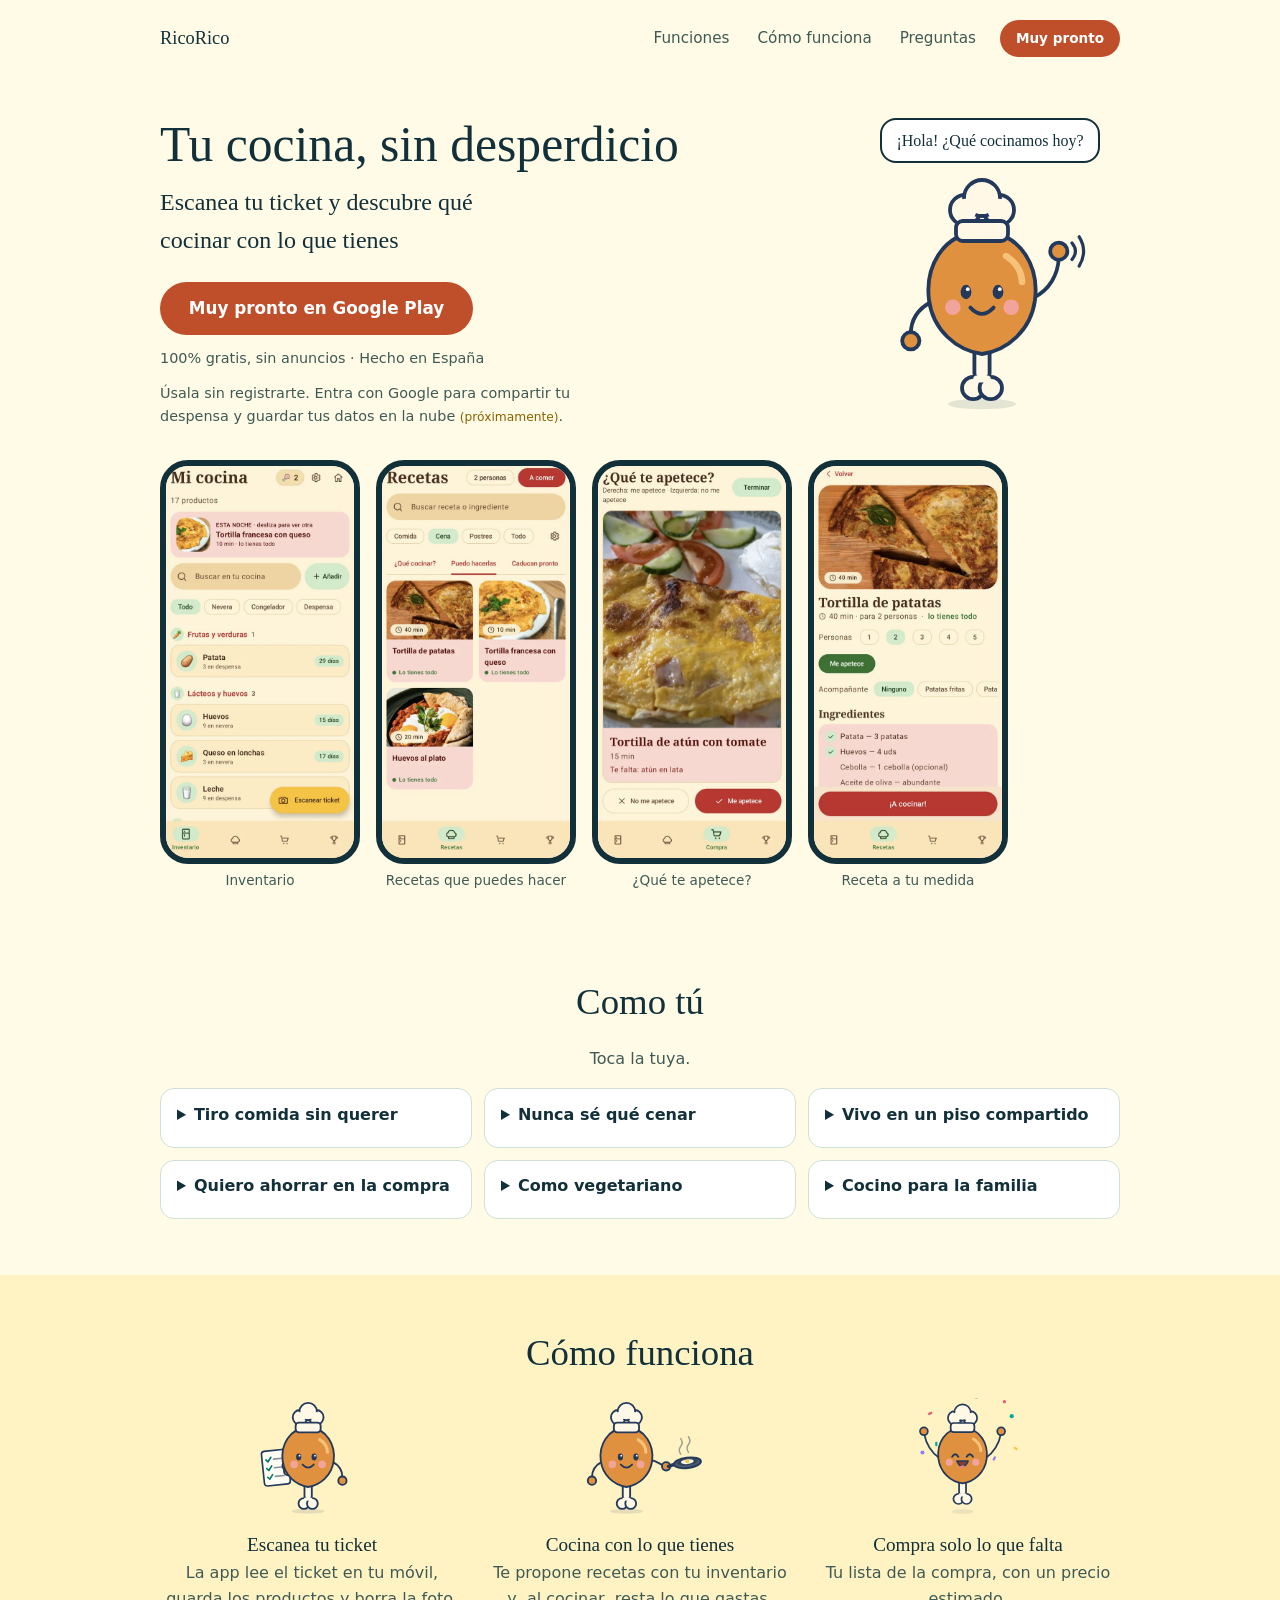
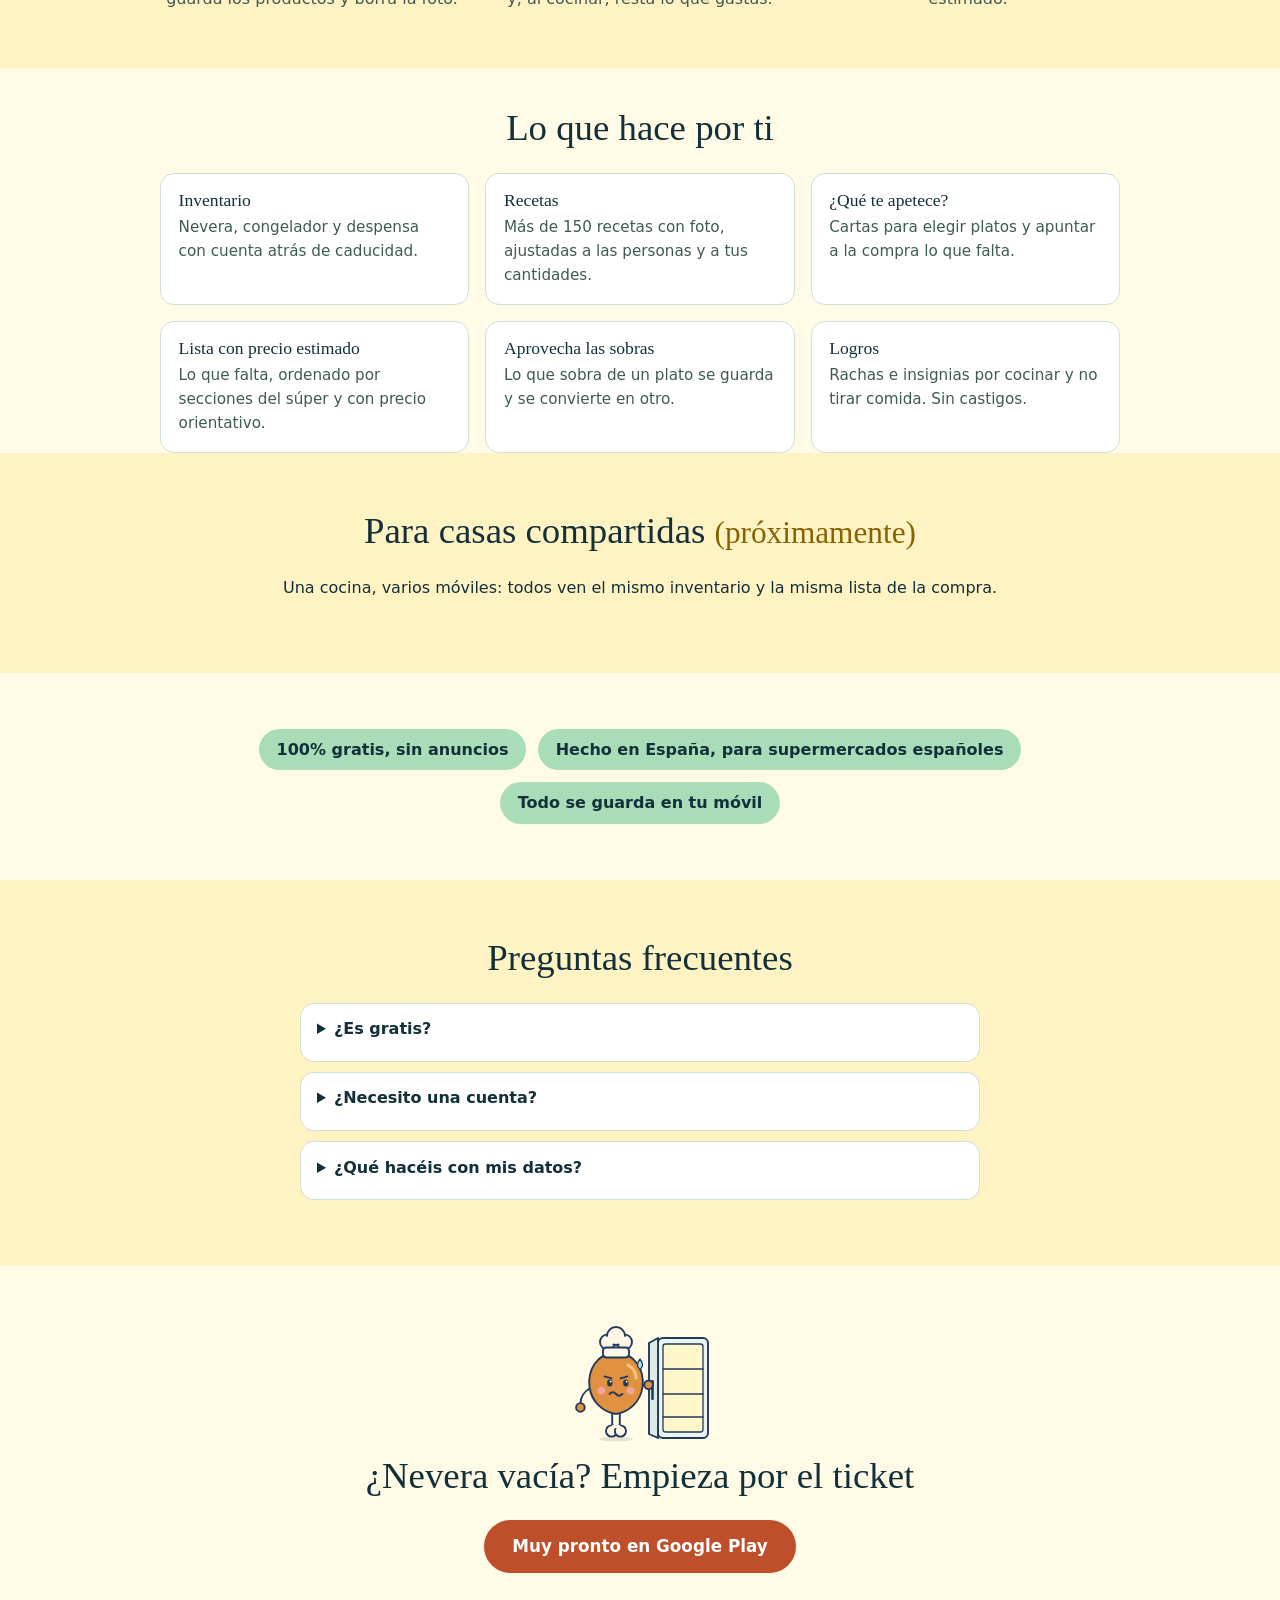
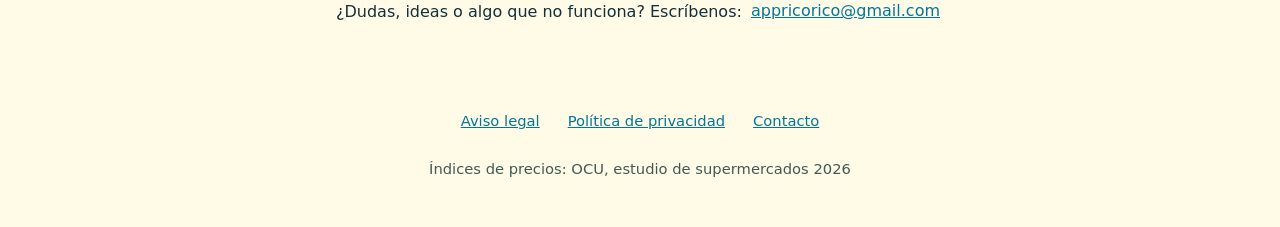
==== commit 8b7fe43e: "Capturas reales de la app en el carrusel (inventario, recetas, que te apetece, receta)" ====
--- a/index.html
+++ b/index.html
@@ -62,17 +62,13 @@
         <img src="mascota/saludando.svg" width="216" height="248" fetchpriority="high" decoding="async" alt="Rico, la mascota de RicoRico: un muslito de pollo con gorro de cocinero, saludando">
       </div>
     </div>
-    <!--
-      CAPTURAS REALES: pon las 5 capturas en img/capturas/ (inventario, escanear, apetece, compra, cocinar; WebP o PNG de unos 540 x 1140)
-      y en cada <li> de abajo cambia el <img src="mascota/..."> por <img class="captura" src="img/capturas/NOMBRE.webp" width="270" height="570" loading="lazy" alt="Descripción">.
-    -->
+    <!-- Más capturas (escanear, compra con precio estimado): copiar el <li> de arriba con la nueva imagen en img/capturas/ -->
     <div class="contenedor">
       <ul class="carrusel" aria-label="Pantallas de la app (desliza)">
-        <li><figure class="movil"><div class="pantalla"><img src="mascota/lista.svg" width="150" height="172" alt=""></div><figcaption>Inventario</figcaption></figure></li>
-        <li><figure class="movil"><div class="pantalla"><img src="mascota/pensando.svg" width="150" height="172" alt=""></div><figcaption>Escanear el ticket</figcaption></figure></li>
-        <li><figure class="movil"><div class="pantalla"><img src="mascota/cocinando.svg" width="150" height="172" alt=""></div><figcaption>¿Qué te apetece?</figcaption></figure></li>
-        <li><figure class="movil"><div class="pantalla"><img src="mascota/lista.svg" width="150" height="172" alt=""></div><figcaption>Lista de la compra</figcaption></figure></li>
-        <li><figure class="movil"><div class="pantalla"><img src="mascota/celebrando.svg" width="150" height="172" alt=""></div><figcaption>Modo cocinar</figcaption></figure></li>
+        <li><figure class="movil"><div class="pantalla"><img class="captura" src="img/capturas/inventario.webp" width="270" height="544" loading="lazy" alt="Pantalla de inventario de RicoRico con los productos agrupados por categoría"></div><figcaption>Inventario</figcaption></figure></li>
+        <li><figure class="movil"><div class="pantalla"><img class="captura" src="img/capturas/recetas.webp" width="270" height="544" loading="lazy" alt="Pantalla de recetas con los platos que puedes cocinar con lo que tienes"></div><figcaption>Recetas que puedes hacer</figcaption></figure></li>
+        <li><figure class="movil"><div class="pantalla"><img class="captura" src="img/capturas/apetece.webp" width="270" height="544" loading="lazy" alt="Carta de receta para elegir plato, con lo que te falta"></div><figcaption>¿Qué te apetece?</figcaption></figure></li>
+        <li><figure class="movil"><div class="pantalla"><img class="captura" src="img/capturas/receta.webp" width="270" height="544" loading="lazy" alt="Detalle de una receta con personas e ingredientes"></div><figcaption>Receta a tu medida</figcaption></figure></li>
       </ul>
     </div>
   </section>
--- a/css/inicio.css
+++ b/css/inicio.css
@@ -14,13 +14,13 @@
 .carrusel { list-style: none; margin: 1.5rem 0 0; padding: .5rem 0 1rem; display: flex; gap: 1rem; overflow-x: auto; scroll-snap-type: x mandatory; -webkit-overflow-scrolling: touch; }
 .carrusel li { flex: 0 0 auto; scroll-snap-align: center; }
 .movil { margin: 0; text-align: center; font-size: .85rem; color: var(--apagado); }
-.pantalla { width: 190px; height: 390px; border: 6px solid var(--tinta); border-radius: 28px; background: var(--mantequilla); display: flex; align-items: center; justify-content: center; margin-bottom: .4rem; overflow: hidden; }
+.pantalla { width: 200px; height: 404px; border: 6px solid var(--tinta); border-radius: 28px; background: var(--mantequilla); display: flex; align-items: center; justify-content: center; margin-bottom: .4rem; overflow: hidden; }
 .pantalla img { width: 120px; height: auto; border: 0; border-radius: 0; }
 .pantalla .captura { width: 100%; height: 100%; object-fit: cover; }
 .fondo { background: #FFF3C4; }
 .seccion { padding: clamp(2rem, 5vw, 3.5rem) 0; }
 .seccion h2 { font-size: clamp(1.5rem, 4vw, 2rem); }
-.sub { color: var(--apagado); margin: 0 0 1rem; }
+.sub { color: var(--apagado); margin: 0 0 1rem; text-align: center; }
 .centro { text-align: center; }
 .centro img { max-width: 100%; height: auto; border: 0; border-radius: 0; }
 .estrecho { max-width: 680px; }
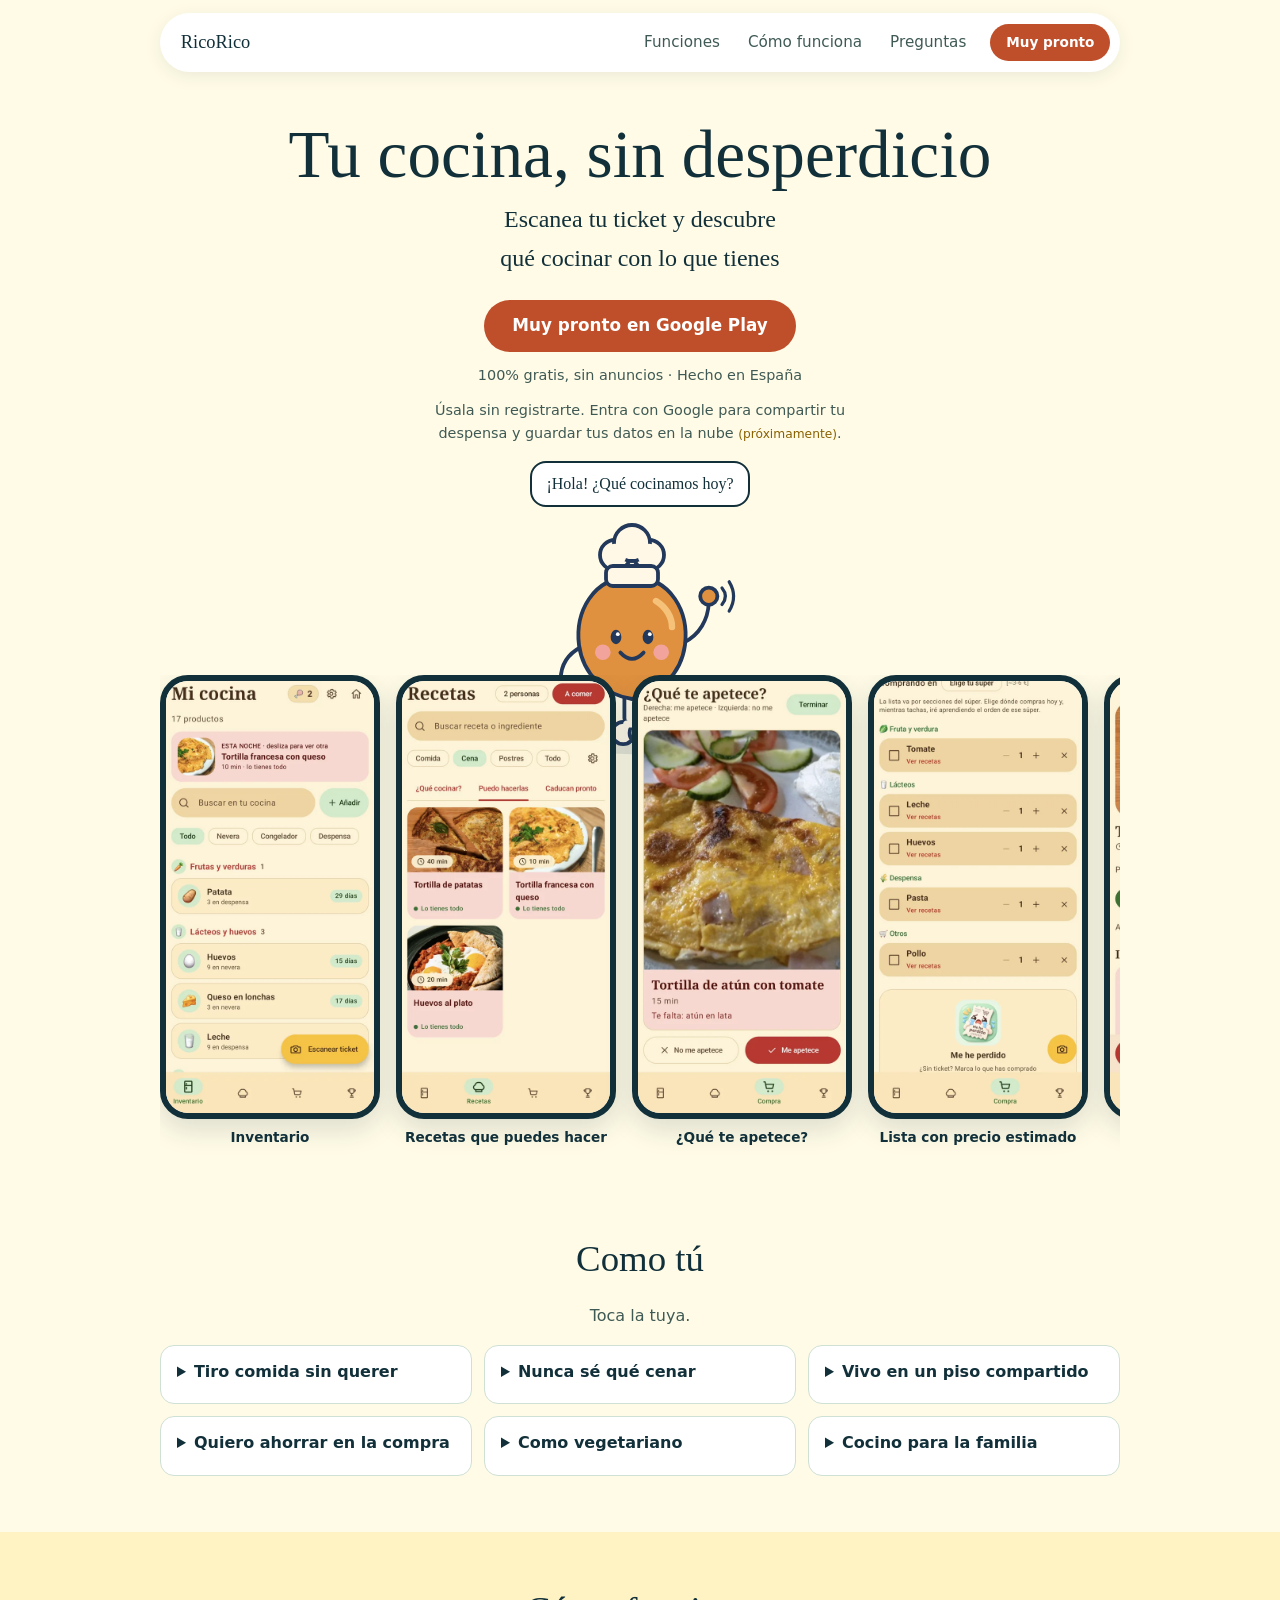
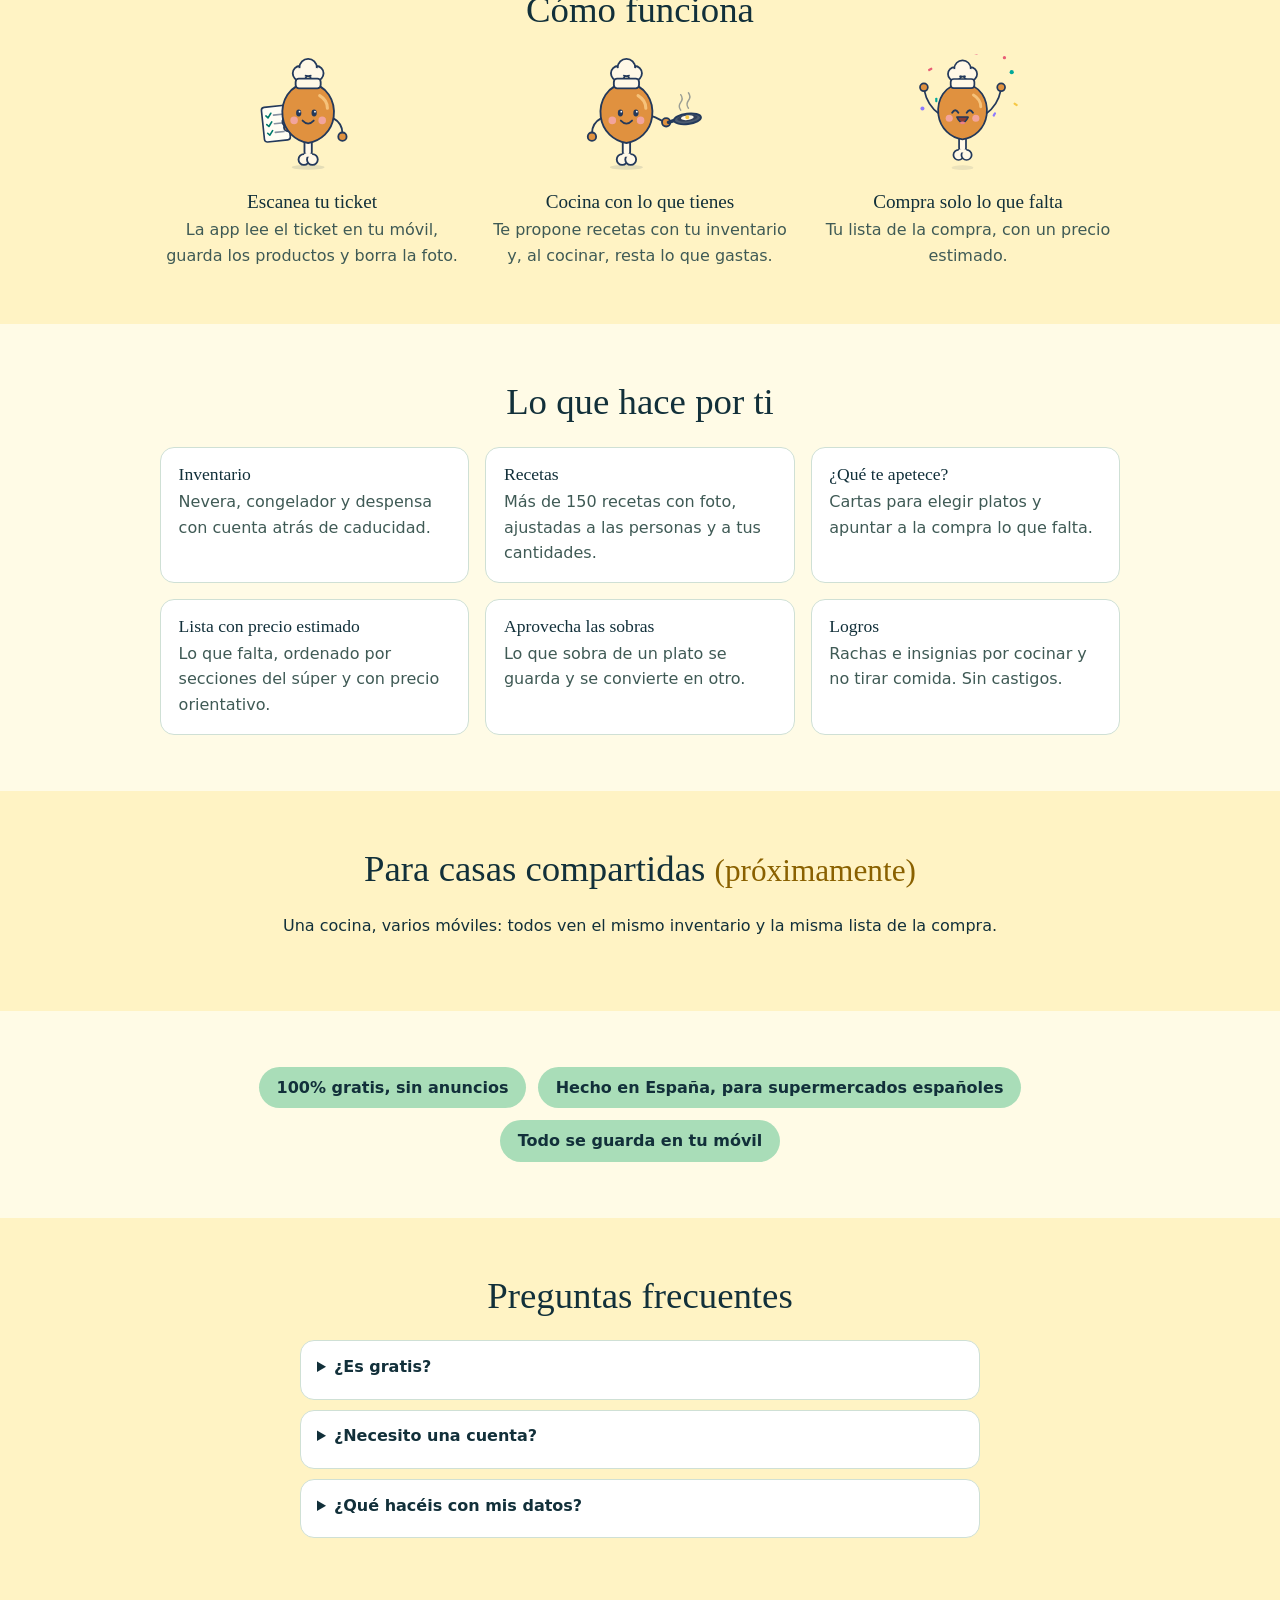
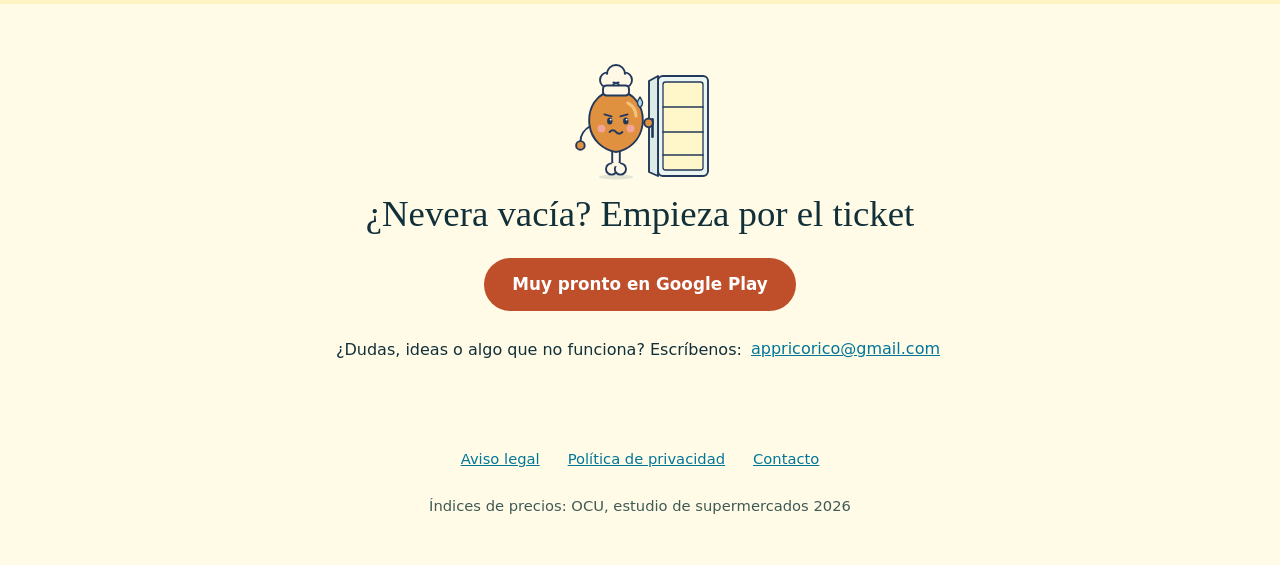
==== commit d1096446: "Captura de la lista de la compra con precio estimado" ====
--- a/index.html
+++ b/index.html
@@ -68,6 +68,7 @@
         <li><figure class="movil"><div class="pantalla"><img class="captura" src="img/capturas/inventario.webp" width="270" height="544" loading="lazy" alt="Pantalla de inventario de RicoRico con los productos agrupados por categoría"></div><figcaption>Inventario</figcaption></figure></li>
         <li><figure class="movil"><div class="pantalla"><img class="captura" src="img/capturas/recetas.webp" width="270" height="544" loading="lazy" alt="Pantalla de recetas con los platos que puedes cocinar con lo que tienes"></div><figcaption>Recetas que puedes hacer</figcaption></figure></li>
         <li><figure class="movil"><div class="pantalla"><img class="captura" src="img/capturas/apetece.webp" width="270" height="544" loading="lazy" alt="Carta de receta para elegir plato, con lo que te falta"></div><figcaption>¿Qué te apetece?</figcaption></figure></li>
+        <li><figure class="movil"><div class="pantalla"><img class="captura" src="img/capturas/compra.webp" width="270" height="544" loading="lazy" alt="Lista de la compra por secciones del súper con un precio estimado"></div><figcaption>Lista con precio estimado</figcaption></figure></li>
         <li><figure class="movil"><div class="pantalla"><img class="captura" src="img/capturas/receta.webp" width="270" height="544" loading="lazy" alt="Detalle de una receta con personas e ingredientes"></div><figcaption>Receta a tu medida</figcaption></figure></li>
       </ul>
     </div>
--- a/css/estilo.css
+++ b/css/estilo.css
@@ -33,25 +33,7 @@
 .menu a:hover { color: var(--tinta); text-decoration: underline; }
 
 .portada { text-align: center; padding: clamp(1.5rem, 4vw, 3rem) 0 clamp(1.5rem, 3vw, 2.5rem); }
-/* Los muslitos que giran: ocupan el hueco entre el botón y «Lo que hace por ti». Solo existen con el recorrido activo (JavaScript y movimiento permitido). */
 .portada { position: relative; }
-.orbita { display: none; --rx: min(128px, 34vw, 15vh); --item: min(56px, 6.8vh, 15vw); --aplasta: .26; position: absolute; left: 0; right: 0; top: 100%; height: 0; z-index: 2; pointer-events: none; }
-.portada:has(+ .seccion .recorrido.activo) .orbita { display: block; }
-.orbita .elipse { position: absolute; left: 50%; top: calc(7vh - clamp(1.5rem, 3vw, 2.5rem) / 2); width: 0; height: 0; transform: scaleY(var(--aplasta)); }
-.orbita .anillo { position: absolute; inset: 0; animation: orbitar 16s linear infinite; }
-.orbita .muslo { position: absolute; left: 0; top: 0; width: var(--item); height: var(--item); margin: calc(var(--item) / -2) 0 0 calc(var(--item) / -2); transform: rotate(calc(var(--n) * 51.4286deg)) translateX(var(--rx)); }
-/* Cada muslo gira al revés que el anillo, y deshace el aplastado, para ir siempre derecho y sin deformarse. */
-.orbita .muslo img { display: block; width: 100%; height: 100%; border: 0; border-radius: 0; animation: contra 16s linear infinite; }
-@keyframes orbitar { to { transform: rotate(360deg); } }
-@keyframes contra {
-  from { transform: rotate(calc(var(--n) * -51.4286deg)) scaleY(calc(1 / var(--aplasta))); }
-  to { transform: rotate(calc(var(--n) * -51.4286deg - 360deg)) scaleY(calc(1 / var(--aplasta))); }
-}
-@media (prefers-reduced-motion: reduce) { .orbita .anillo, .orbita .muslo img { animation: none; } }
-@media (min-width: 900px) { /* en ordenador el hueco es pequeño: la órbita tiene su propio sitio bajo el botón */
-  .portada:has(+ .seccion .recorrido.activo) .orbita { position: relative; top: auto; height: 16vh; margin-top: .6rem; }
-  .orbita .elipse { top: 8vh; }
-}
 .portada img { width: 96px; height: 96px; border-radius: 22px; border: 2px solid var(--tinta); }
 .portada h1 { font-size: clamp(2rem, 6vw, 2.75rem); margin: .8rem 0 .3rem; }
 .lema { font-family: var(--serif); font-size: clamp(1.15rem, 3.4vw, 1.5rem); max-width: 28ch; margin: 0 auto 1.4rem; }
@@ -61,18 +43,7 @@
 .seccion { padding: clamp(2.5rem, 6vw, 4.5rem) 0; }
 .seccion > .contenedor > h2 { text-align: center; font-size: clamp(1.6rem, 3.2vw, 2.3rem); margin-bottom: 1.4rem; }
 #contacto { padding-bottom: 1.5rem; }
-.funciones { display: grid; grid-template-columns: repeat(auto-fit, minmax(210px, 1fr)); gap: 1rem; list-style: none; padding: 0; margin: 0; }
-.funciones li { background: #fff; border: 1px solid var(--borde); border-radius: 16px; padding: 1.1rem; }
-.icono { width: 44px; height: 44px; border-radius: 50%; background: var(--menta); display: grid; place-items: center; margin-bottom: .6rem; }
-.icono svg { width: 24px; height: 24px; fill: none; stroke: #00391F; stroke-width: 1.8; stroke-linecap: round; stroke-linejoin: round; }
-.funciones h3 { font-size: 1.05rem; margin: 0 0 .25rem; }
-.funciones p { margin: 0; color: var(--apagado); font-size: .95rem; }
 
-.capturas-fondo { background: var(--mantequilla); }
-.capturas { display: grid; grid-template-columns: repeat(auto-fit, minmax(130px, 220px)); justify-content: center; gap: 1rem; list-style: none; padding: 0; margin: 0; }
-.capturas figure { margin: 0; text-align: center; }
-.hueco { aspect-ratio: 9 / 19; border: 1px dashed var(--mostaza); border-radius: 18px; background: rgba(255,255,255,.7); display: grid; place-items: center; color: var(--apagado); font-size: .85rem; padding: .5rem; }
-.capturas figcaption { margin-top: .4rem; font-size: .9rem; color: var(--apagado); }
 
 .pie { padding: 1.6rem 0 2rem; text-align: center; color: var(--apagado); font-size: .92rem; }
 .pie nav { display: flex; justify-content: center; gap: 1.25rem; flex-wrap: wrap; margin-bottom: .5rem; }
@@ -85,80 +56,4 @@
 .texto h2 { font-size: 1.3rem; margin-top: 1.8em; }
 .pendiente { background: var(--mantequilla); border-radius: 4px; padding: 0 .25em; }
 
-@media (prefers-reduced-motion: reduce) { html { scroll-behavior: auto; } .arte-escaner .barra { animation: none; top: 50%; } .plato, .pista { transition: none; } }
-
-/* ---------- Recorrido con cámara 3D (sin vídeo, sin librerías) ---------- */
-/* Sin JavaScript o con «reducir movimiento»: cada escena es una tarjeta normal. */
-.titulo-escenario { text-align: center; font-size: clamp(1.6rem, 3.2vw, 2.3rem); margin: 0 auto 1.2rem; width: min(960px, 100% - 2rem); }
-#funciones { padding-top: clamp(1.5rem, 3vw, 2.5rem); padding-bottom: 0; }
-.recorrido .mundo { display: grid; grid-template-columns: repeat(auto-fit, minmax(230px, 1fr)); gap: 1rem; width: min(960px, 100% - 2rem); margin: 0 auto; }
-.escena .panel { background: #fff; border: 1px solid var(--borde); border-radius: 20px; padding: 1rem; }
-.escena h3 { font-size: 1.1rem; margin: .8rem 0 .25rem; }
-.escena p { margin: 0; color: var(--apagado); font-size: .95rem; }
-.pista { display: none; }
-
-.arte { container-type: inline-size; position: relative; aspect-ratio: 4 / 3; border-radius: 14px; background: var(--mantequilla); overflow: hidden; transform-style: preserve-3d; }
-.arte > * { font-size: 4.4cqw; } /* cqw se mide contra el contenedor: tiene que estar en los hijos, no en .arte */
-.chip { position: absolute; background: #fff; border: 1px solid var(--borde); border-radius: 999px; padding: .35em .9em; font-weight: 600; color: var(--tinta); white-space: nowrap; display: flex; gap: .6em; align-items: baseline; }
-.chip small { font-weight: 400; color: var(--apagado); font-size: .85em; }
-.chip.ok { background: var(--menta); border-color: transparent; color: #00391F; }
-.chip.aviso { background: #FFB599; border-color: transparent; color: #561F00; }
-.c1 { left: 52%; top: 14%; } .c2 { left: 46%; top: 44%; } .c3 { left: 38%; top: 74%; }
-.arte-escaner .ticket { position: absolute; left: 8%; top: 8%; width: 34%; height: 84%; background: #fff; border-radius: 6px; box-shadow: 0 6px 16px rgba(18,48,58,.18);
-  background-image: repeating-linear-gradient(to bottom, transparent 0 .9em, #CFE0D5 .9em 1.05em); background-size: 70% 100%; background-repeat: no-repeat; background-position: center 1.2em; }
-.arte-escaner .barra { position: absolute; left: 4%; width: 42%; height: 4px; background: var(--turquesa); border-radius: 2px; box-shadow: 0 0 12px var(--turquesa); animation: barrido 2.6s ease-in-out infinite alternate; }
-@keyframes barrido { from { top: 10%; } to { top: 88%; } }
-.arte-nevera .disco { position: absolute; left: 10%; top: 14%; width: 30%; aspect-ratio: 1; border-radius: 50%; background: #fff; display: grid; place-items: center; box-shadow: 0 6px 16px rgba(18,48,58,.16); }
-.arte-nevera svg { width: 58%; fill: none; stroke: var(--azul); stroke-width: 1.6; stroke-linecap: round; stroke-linejoin: round; }
-.arte-recetas .c1, .arte-recetas .c2, .arte-recetas .c3 { left: 8%; }
-.arte-recetas .c2 { left: 22%; } .arte-recetas .c3 { left: 14%; }
-.arte-lista .fila { position: absolute; left: 8%; display: flex; align-items: center; gap: .7em; background: #fff; border-radius: 10px; padding: .5em .9em; font-weight: 600; width: 84%; box-shadow: 0 4px 12px rgba(18,48,58,.1); }
-.arte-lista .fila i { width: 1em; height: 1em; border: 2px solid var(--turquesa); border-radius: 4px; flex: none; }
-.arte-lista .f1 { top: 10%; } .arte-lista .f2 { top: 34%; } .arte-lista .f3 { top: 58%; }
-.arte-lista .c3 { left: 24%; top: 82%; }
-
-/* Con JavaScript: un escenario fijo y la cámara avanza al hacer scroll */
-.recorrido.activo { height: 420vh; position: relative; }
-.recorrido.activo .escenario { position: sticky; top: 0; height: 100vh; overflow: hidden; perspective: 900px; perspective-origin: 50% 42%;
-  background: radial-gradient(60% 55% at 50% 45%, #fff 0%, var(--crema) 70%); }
-.recorrido.activo .mundo { position: absolute; inset: 0; display: block; width: auto; margin: 0; transform-style: preserve-3d; will-change: transform; }
-.recorrido.activo .titulo-escenario { position: absolute; z-index: 3; top: clamp(1.2rem, 5vh, 3rem); left: 0; right: 0; margin: 0 auto; font-size: clamp(1.6rem, 3.2vw, 2.3rem); }
-.recorrido.activo .escena { position: absolute; inset: 0; display: grid; place-items: center; padding-top: clamp(3.5rem, 10vh, 6.5rem); transform-style: preserve-3d; will-change: opacity;
-  transform: translate3d(var(--x, 0), 0, calc(var(--i) * -1100px)) rotateY(var(--r, 0deg)); }
-.recorrido.activo .panel { width: min(440px, 88vw); padding: 1.2rem; border-radius: 24px; background: linear-gradient(160deg, #fff 0%, #FBFFF7 100%);
-  box-shadow: 0 40px 80px -28px rgba(18,48,58,.38), 0 2px 0 rgba(255,255,255,.8) inset; transform-style: preserve-3d; }
-.recorrido.activo .arte { box-shadow: inset 0 0 0 1px rgba(138,97,0,.12); }
-.recorrido.activo .chip { transform: translateZ(40px); box-shadow: 0 8px 18px rgba(18,48,58,.15); }
-.recorrido.activo .arte-escaner .ticket { transform: translateZ(14px); }
-.recorrido.activo .escena h3 { font-size: 1.35rem; }
-.recorrido.activo .escena p { font-size: 1.02rem; }
-@media (min-width: 900px) {
-  .recorrido.activo .panel { width: min(1100px, 84vw, 150vh); display: grid; grid-template-columns: 1.15fr 1fr; gap: 0 2.4rem; align-items: center; padding: 1.6rem; }
-  .recorrido.activo .panel .arte { grid-row: 1 / span 2; }
-  .recorrido.activo .escena h3 { font-size: clamp(1.6rem, 2.4vw, 2.2rem); margin: 0 0 .5rem; align-self: end; }
-  .recorrido.activo .escena p { font-size: clamp(1.05rem, 1.4vw, 1.25rem); align-self: start; }
-}
-.recorrido.activo .pista { display: block; position: absolute; bottom: 1.4rem; left: 0; right: 0; text-align: center; color: var(--apagado); font-size: .9rem; transition: opacity .4s; }
-
-/* Tarjeta grande de recetas: collage inclinado en 3D */
-.tarjeta-grande { position: relative; background: #F3F1D6; border-radius: 28px; height: clamp(300px, 46vw, 460px); overflow: hidden; }
-.pildora { position: absolute; z-index: 2; left: 1.1rem; top: 1.1rem; background: #fff; color: var(--tinta); border-radius: 999px; padding: .45rem .9rem; font: 700 .8rem/1 var(--sans); letter-spacing: .04em; text-transform: uppercase; }
-.escena3d { position: absolute; inset: 0; perspective: 1200px; perspective-origin: 50% 40%; }
-.abanico { position: absolute; left: 44%; top: 58%; width: 0; height: 0; transform-style: preserve-3d; transform: scale(var(--escala, .96)) rotateX(16deg) rotateY(-30deg) rotateZ(3deg); }
-.plato { position: absolute; width: 190px; height: 254px; margin: -127px 0 0 -95px; border-radius: 16px; overflow: hidden; background: #fff; box-shadow: 0 24px 40px -18px rgba(18,48,58,.45);
-  transform: translate3d(calc((var(--i) - 3) * 112px), calc((var(--i) - 3) * -10px), calc(var(--i) * 18px));
-  transition: transform .7s cubic-bezier(.2,.7,.2,1) calc(var(--i) * 70ms), opacity .5s calc(var(--i) * 70ms); }
-.plato img { width: 100%; height: 100%; object-fit: cover; display: block; }
-.plato figcaption { position: absolute; left: 0; right: 0; bottom: 0; padding: 1.4rem .6rem .5rem; color: #fff; font: 600 .78rem/1.2 var(--sans); background: linear-gradient(to top, rgba(18,48,58,.8), transparent); }
-.escena3d.espera .plato { opacity: 0; transform: translate3d(calc((var(--i) - 3) * 112px), 140px, calc(var(--i) * 18px)); }
-.plato:hover { transform: translate3d(calc((var(--i) - 3) * 112px), calc((var(--i) - 3) * -10px - 14px), calc(var(--i) * 18px + 60px)); }
-.titulo-grande { font-size: clamp(1.4rem, 3.6vw, 1.9rem); margin: 1.1rem .25rem .2rem; }
-.sub-grande { font-size: clamp(1.05rem, 2.6vw, 1.35rem); color: var(--apagado); margin: 0 .25rem; max-width: 60ch; }
-@media (max-width: 899px) {
-  .recorrido.activo .titulo-escenario { top: 14vh; }
-  .recorrido.activo .escena { place-items: start center; padding-top: 24vh; }
-}
-@media (max-width: 700px) {
-  .abanico { --escala: .52; }
-  .recorrido.activo { height: 360vh; }
-}
+@media (prefers-reduced-motion: reduce) { html { scroll-behavior: auto; } }
--- a/css/inicio.css
+++ b/css/inicio.css
@@ -41,3 +41,32 @@
 .sellos li { background: var(--menta); color: var(--tinta); border-radius: 2rem; padding: .5rem 1.1rem; font-weight: 600; }
 .estrecho details { margin-bottom: .6rem; }
 @media (max-width: 600px) { .menu a { display: none; } .cta-mini { white-space: nowrap; } .hero-texto { text-align: center; } .lema, .pie-cta { margin-inline: auto; } }
+
+/* Portada al estilo de la referencia: cabecera en pastilla flotante, título grande centrado, Rico asomando detrás de los móviles. */
+.cabecera { padding: .8rem 0 0; }
+.cabecera .contenedor { background: #fff; border-radius: 2rem; padding: .35rem .6rem .35rem 1.3rem; box-shadow: 0 4px 18px rgba(18, 48, 58, .08); }
+.portada { text-align: center; padding-top: clamp(1.5rem, 4vw, 3rem); }
+.hero { flex-direction: column; gap: 0; }
+.hero-texto { flex: none; }
+.portada h1 { font-size: clamp(2.4rem, 8vw, 4.2rem); line-height: 1.05; margin-bottom: .6rem; }
+.lema { margin-inline: auto; max-width: 26ch; }
+.pie-cta { margin-inline: auto; }
+.hero-rico { position: relative; z-index: 0; flex: none; margin: 1rem auto -5.5rem; }
+.carrusel { position: relative; z-index: 1; margin-top: 0; padding-top: 0; }
+.carrusel li:first-child { margin-left: auto; }
+.carrusel li:last-child { margin-right: auto; }
+.pantalla { width: 220px; height: 444px; box-shadow: 0 10px 28px rgba(18, 48, 58, .15); background: #fff; }
+.movil figcaption { margin-top: .5rem; font-weight: 600; color: var(--tinta); }
+.globo { animation: globo 3s ease-in-out infinite; }
+.hero-rico img { transform-origin: 50% 100%; animation: saltito 3.2s ease-in-out infinite; }
+@keyframes saltito {
+  0%, 55%, 100% { transform: translateY(0) scale(1, 1); }
+  62% { transform: translateY(0) scale(1.05, .93); }
+  74% { transform: translateY(-22px) scale(.97, 1.04); }
+  86% { transform: translateY(0) scale(1.05, .93); }
+  92% { transform: translateY(0) scale(1, 1); }
+}
+@keyframes globo { 0%, 100% { transform: translateY(0); } 50% { transform: translateY(-4px); } }
+@media (prefers-reduced-motion: reduce) { .hero-rico img, .globo { animation: none; } }
+.globo { display: table; margin: 0 auto .5rem; }
+.hero-rico img { display: block; margin-inline: auto; }
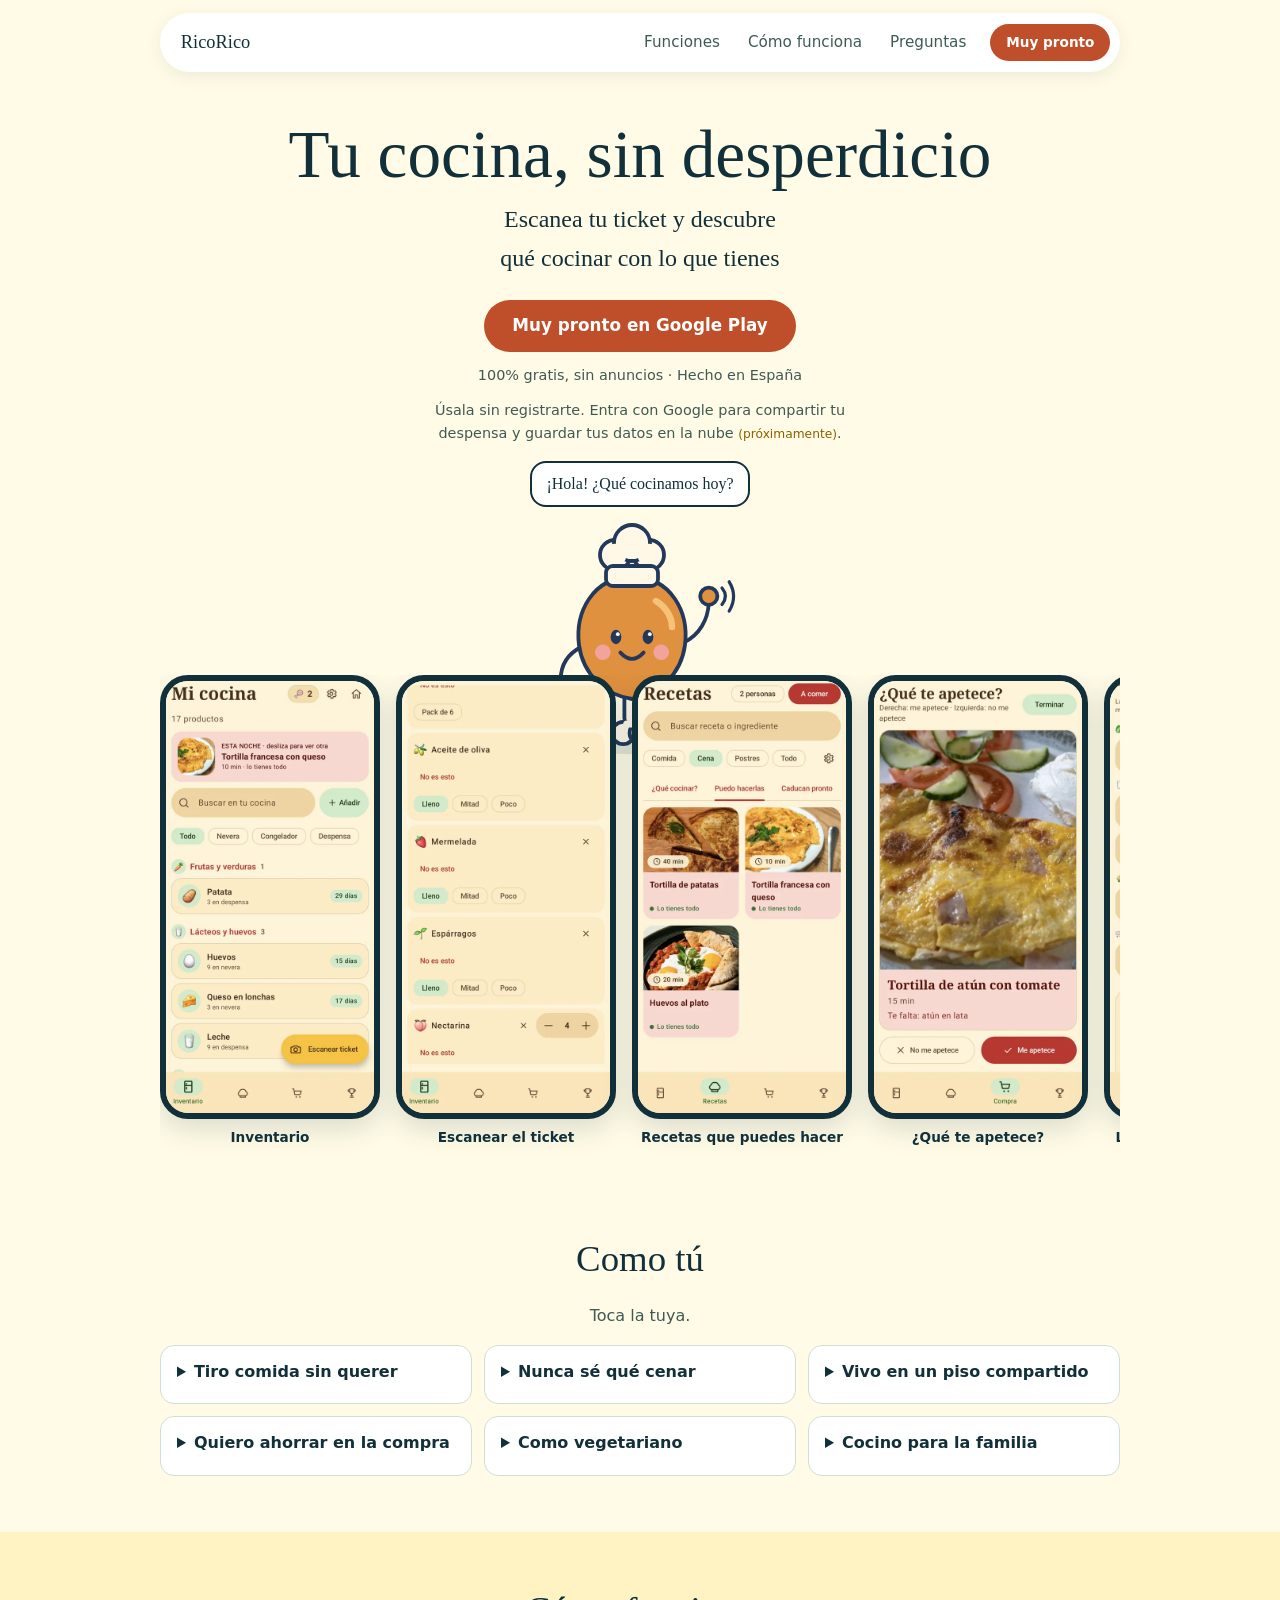
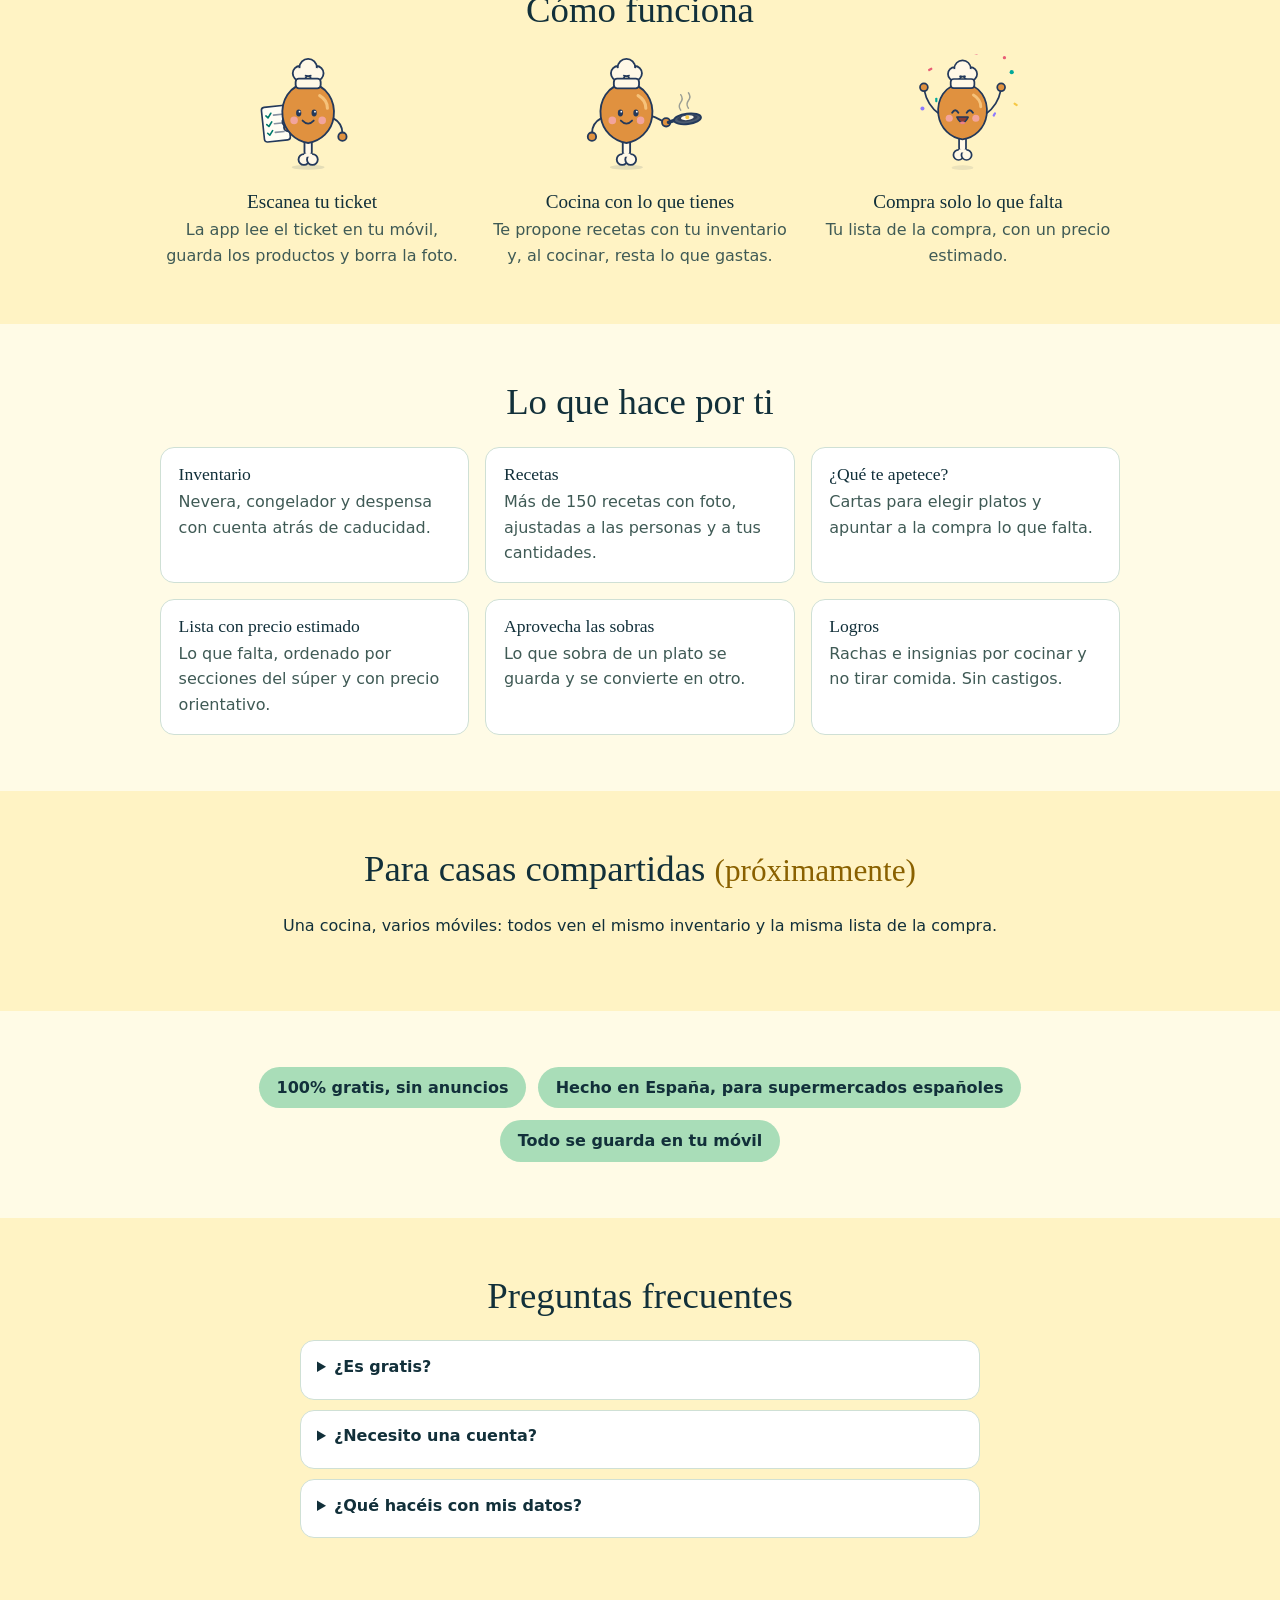
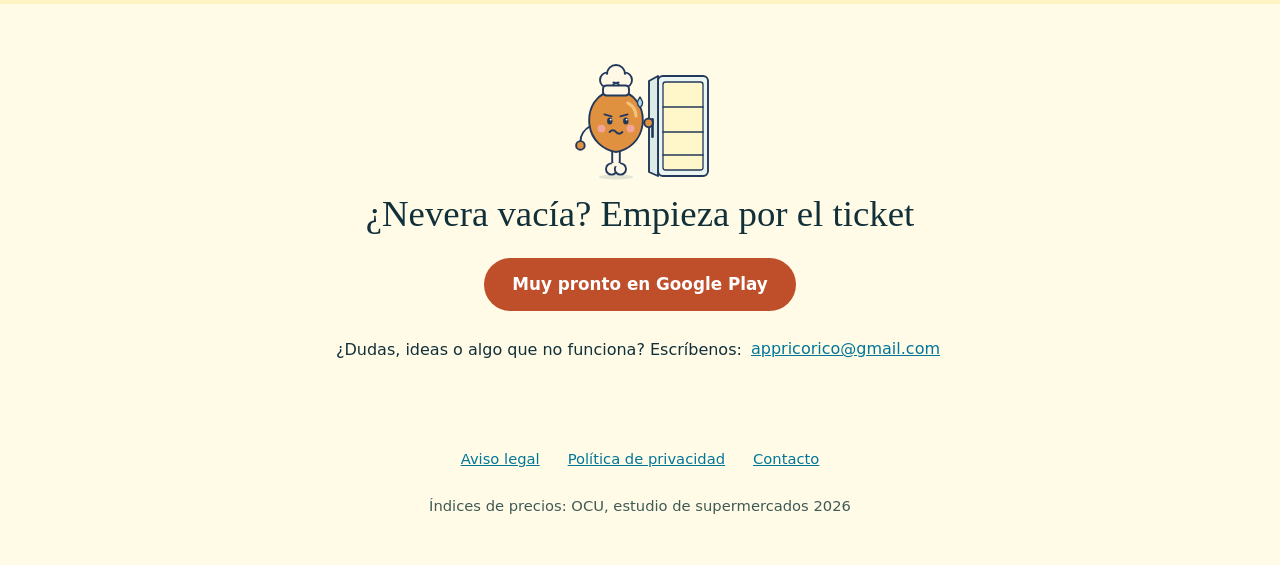
==== commit 744acd01: "Captura de escanear ticket en el carrusel" ====
--- a/index.html
+++ b/index.html
@@ -66,6 +66,7 @@
     <div class="contenedor">
       <ul class="carrusel" aria-label="Pantallas de la app (desliza)">
         <li><figure class="movil"><div class="pantalla"><img class="captura" src="img/capturas/inventario.webp" width="270" height="544" loading="lazy" alt="Pantalla de inventario de RicoRico con los productos agrupados por categoría"></div><figcaption>Inventario</figcaption></figure></li>
+        <li><figure class="movil"><div class="pantalla"><img class="captura" src="img/capturas/escanear.webp" width="270" height="544" loading="lazy" alt="Revisión de un ticket escaneado con los productos reconocidos y sus cantidades"></div><figcaption>Escanear el ticket</figcaption></figure></li>
         <li><figure class="movil"><div class="pantalla"><img class="captura" src="img/capturas/recetas.webp" width="270" height="544" loading="lazy" alt="Pantalla de recetas con los platos que puedes cocinar con lo que tienes"></div><figcaption>Recetas que puedes hacer</figcaption></figure></li>
         <li><figure class="movil"><div class="pantalla"><img class="captura" src="img/capturas/apetece.webp" width="270" height="544" loading="lazy" alt="Carta de receta para elegir plato, con lo que te falta"></div><figcaption>¿Qué te apetece?</figcaption></figure></li>
         <li><figure class="movil"><div class="pantalla"><img class="captura" src="img/capturas/compra.webp" width="270" height="544" loading="lazy" alt="Lista de la compra por secciones del súper con un precio estimado"></div><figcaption>Lista con precio estimado</figcaption></figure></li>
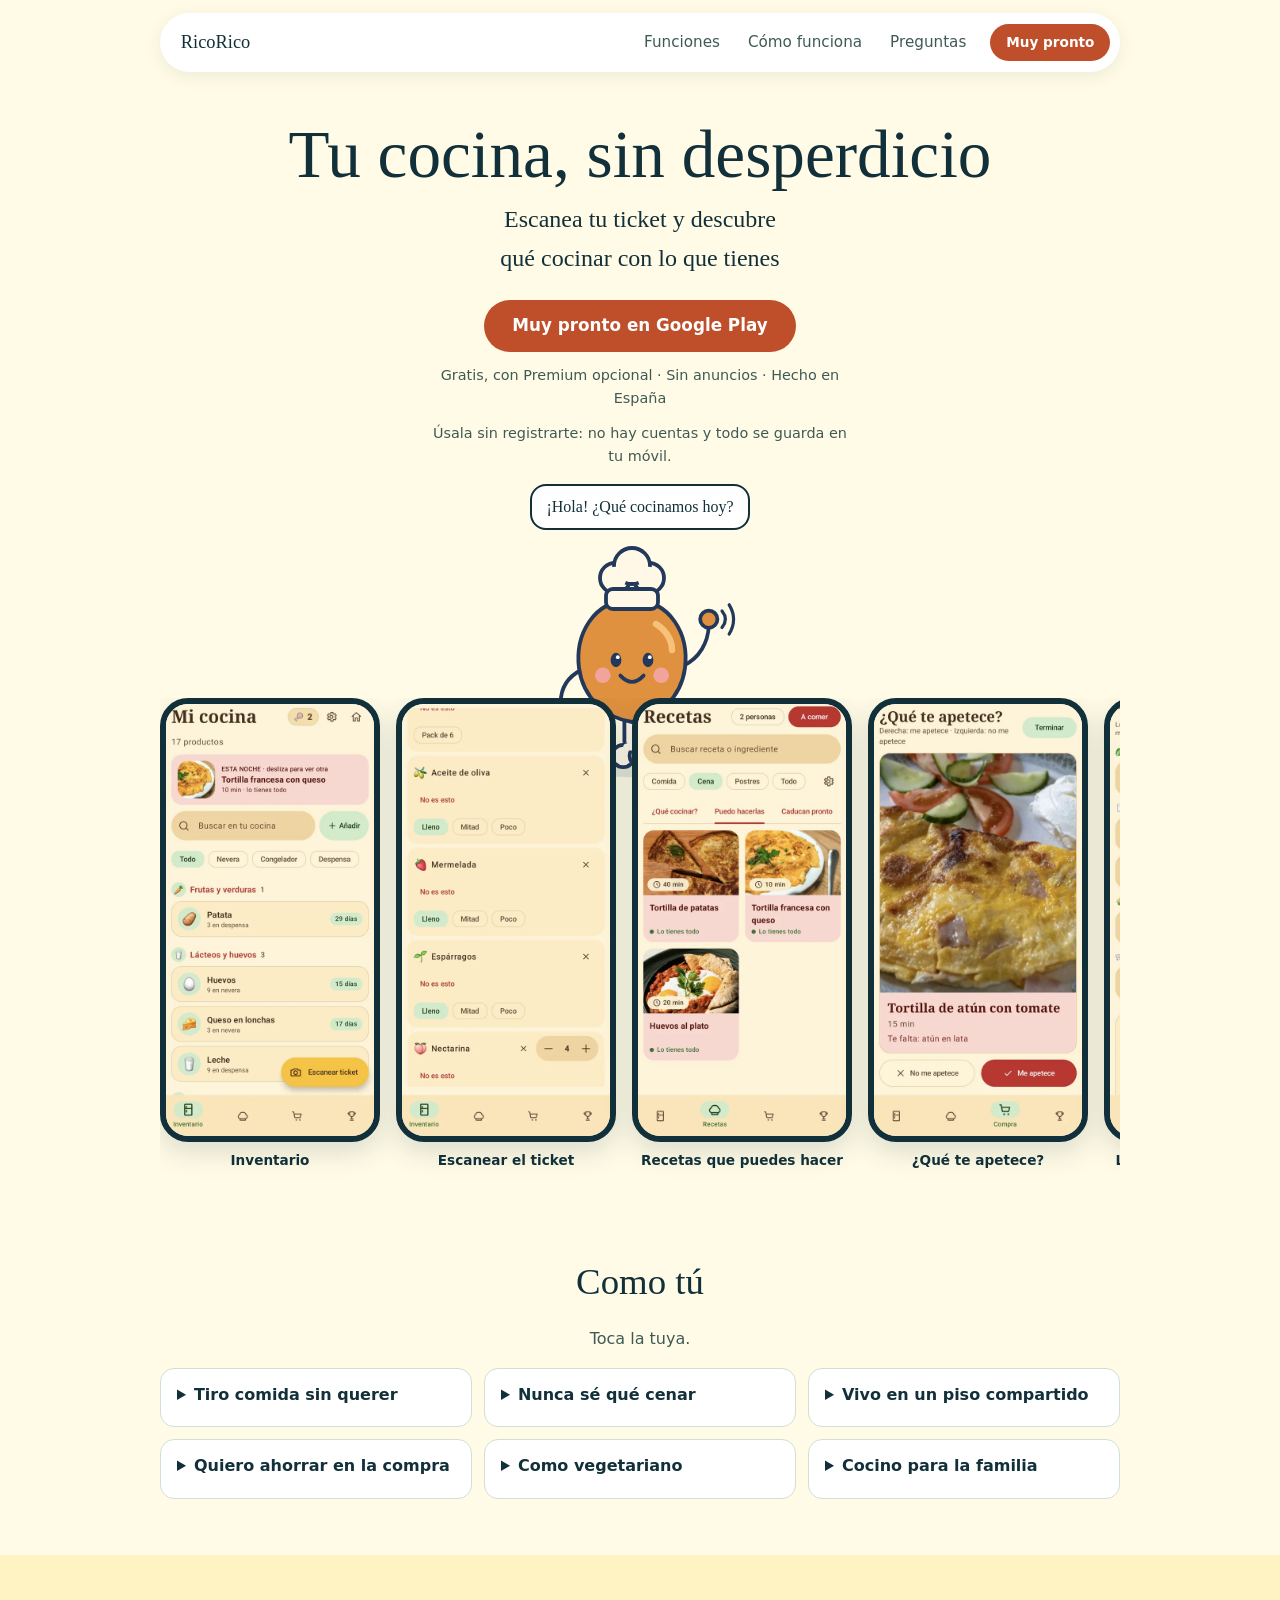
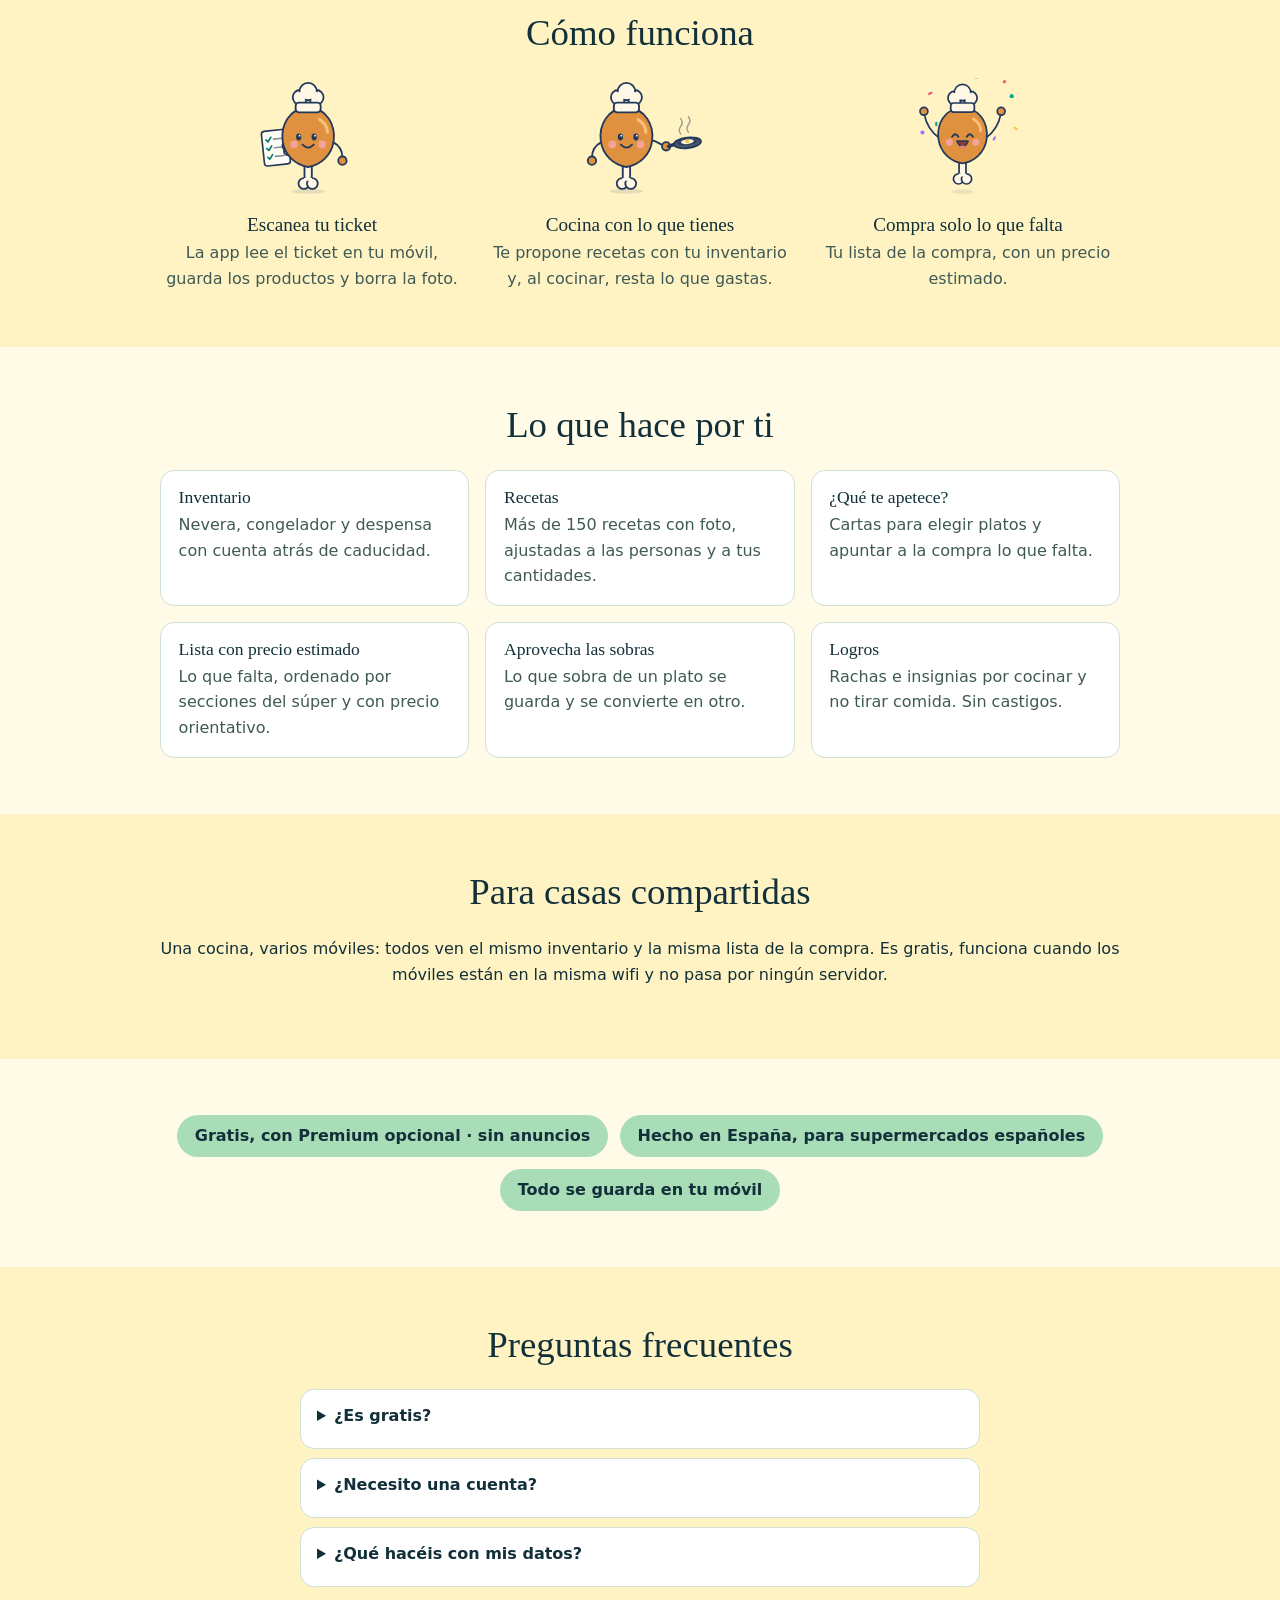
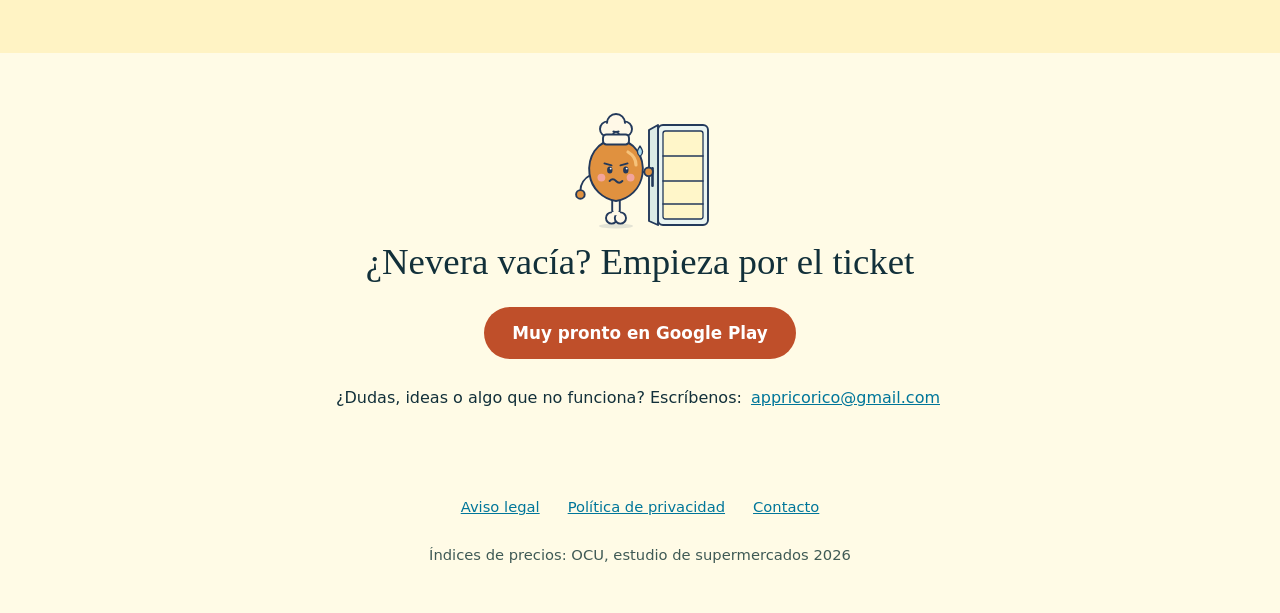
==== commit ff7e8ad3: "Web: gratis con Premium opcional, casa compartida gratis y sin 'proximamente', privacidad actualizad" ====
--- a/index.html
+++ b/index.html
@@ -54,8 +54,8 @@
         <p class="lema">Escanea tu ticket y descubre qué cocinar con lo que tienes</p>
         <!-- Cuando la app esté publicada: cambiar este <span> por <a class="cta" href="ENLACE-DE-GOOGLE-PLAY">Descargar en Google Play</a> -->
         <span class="cta" role="note">Muy pronto en Google Play</span>
-        <p class="pie-cta">100% gratis, sin anuncios · Hecho en España</p>
-        <p class="pie-cta">Úsala sin registrarte. Entra con Google para compartir tu despensa y guardar tus datos en la nube <span class="pronto">(próximamente)</span>.</p>
+        <p class="pie-cta">Gratis, con Premium opcional · Sin anuncios · Hecho en España</p>
+        <p class="pie-cta">Úsala sin registrarte: no hay cuentas y todo se guarda en tu móvil.</p>
       </div>
       <div class="hero-rico">
         <p class="globo">¡Hola! ¿Qué cocinamos hoy?</p>
@@ -82,7 +82,7 @@
       <div class="situaciones">
         <details><summary>Tiro comida sin querer</summary><p>Rico te avisa de lo que caduca pronto y te propone platos para gastarlo antes.</p></details>
         <details><summary>Nunca sé qué cenar</summary><p>Con lo que tienes en casa, la app te enseña qué puedes cocinar ahora y qué te falta para otros platos.</p></details>
-        <details><summary>Vivo en un piso compartido</summary><p>Pensada para compartir la cocina entre varios móviles <span class="pronto">(próximamente)</span>.</p></details>
+        <details><summary>Vivo en un piso compartido</summary><p>Comparte la cocina entre varios móviles con la casa compartida, gratis.</p></details>
         <details><summary>Quiero ahorrar en la compra</summary><p>Compras solo lo que falta y ves un precio estimado antes de ir al súper.</p></details>
         <details><summary>Como vegetariano</summary><p>Filtros de dieta y alérgenos (orientativos) para ver solo recetas que te encajan.</p></details>
         <details><summary>Cocino para la familia</summary><p>Elige de 1 a 5 personas y las cantidades de la receta se ajustan solas.</p></details>
@@ -117,15 +117,15 @@
 
   <section class="seccion fondo" id="casas">
     <div class="contenedor centro">
-      <h2>Para casas compartidas <span class="pronto">(próximamente)</span></h2>
-      <p>Una cocina, varios móviles: todos ven el mismo inventario y la misma lista de la compra.</p>
+      <h2>Para casas compartidas</h2>
+      <p>Una cocina, varios móviles: todos ven el mismo inventario y la misma lista de la compra. Es gratis, funciona cuando los móviles están en la misma wifi y no pasa por ningún servidor.</p>
     </div>
   </section>
 
   <section class="seccion" id="confianza">
     <div class="contenedor">
       <ul class="sellos">
-        <li>100% gratis, sin anuncios</li>
+        <li>Gratis, con Premium opcional · sin anuncios</li>
         <li>Hecho en España, para supermercados españoles</li>
         <li>Todo se guarda en tu móvil</li>
       </ul>
@@ -136,9 +136,9 @@
   <section class="seccion fondo" id="preguntas">
     <div class="contenedor estrecho">
       <h2>Preguntas frecuentes</h2>
-      <details><summary>¿Es gratis?</summary><p>Sí.</p></details>
-      <details><summary>¿Necesito una cuenta?</summary><p>No. Solo si quieres compartir tu despensa o guardar tus datos en la nube <span class="pronto">(próximamente)</span>.</p></details>
-      <details><summary>¿Qué hacéis con mis datos?</summary><p>Se guardan en tu móvil, sin servidor ni cuentas. De cada ticket solo queda el texto: la foto se borra. Si activas la nube o compartes casa, la app te lo explicará antes. Más detalle en la <a href="privacidad.html">política de privacidad</a>.</p></details>
+      <details><summary>¿Es gratis?</summary><p>Sí. La app es gratis y tiene algunos límites (por ejemplo, el número de tickets que escaneas al mes). Más adelante habrá un Premium opcional para quitarlos. La casa compartida es gratis.</p></details>
+      <details><summary>¿Necesito una cuenta?</summary><p>No. No hay cuentas: para compartir la cocina basta un código y estar en la misma wifi.</p></details>
+      <details><summary>¿Qué hacéis con mis datos?</summary><p>Se guardan en tu móvil, sin servidor ni cuentas. De cada ticket solo queda el texto: la foto se borra. Si compartes casa, los datos pasan solo entre vuestros móviles por la wifi, cifrados. Más detalle en la <a href="privacidad.html">política de privacidad</a>.</p></details>
     </div>
   </section>
 
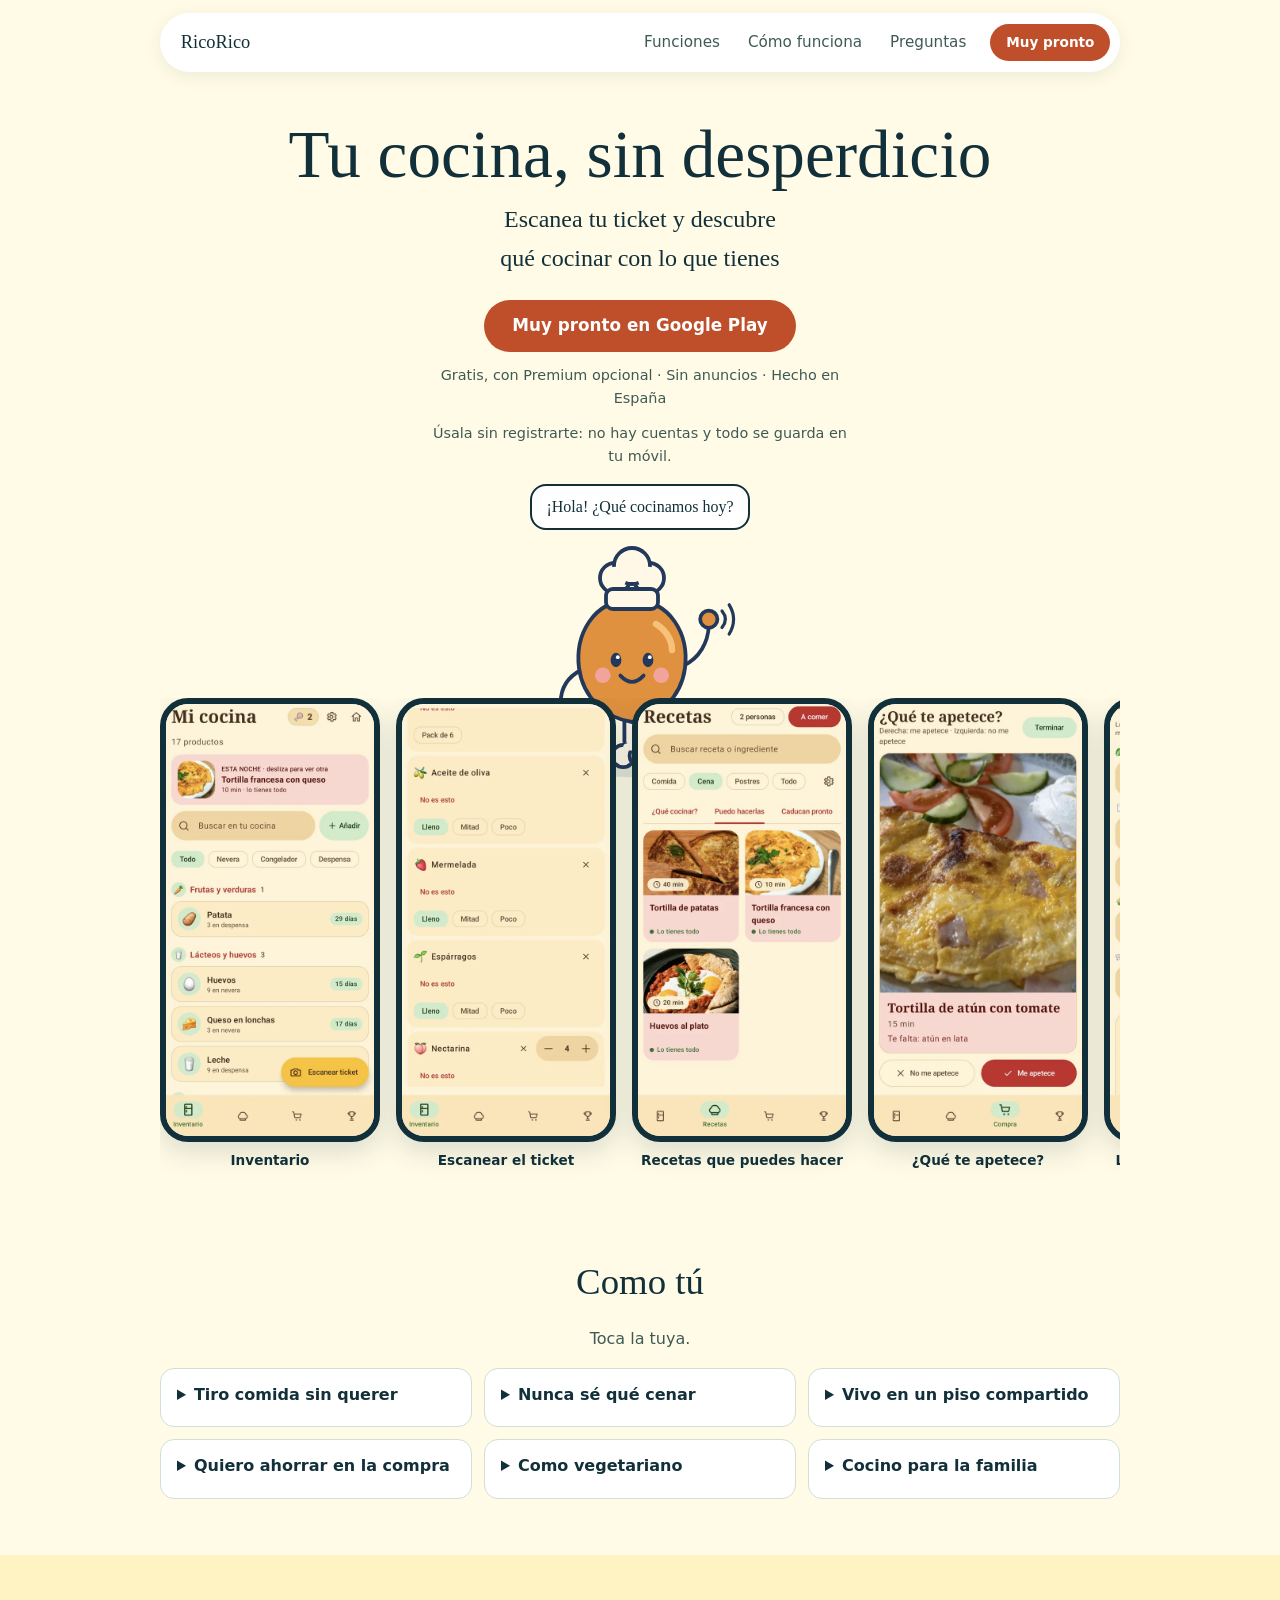
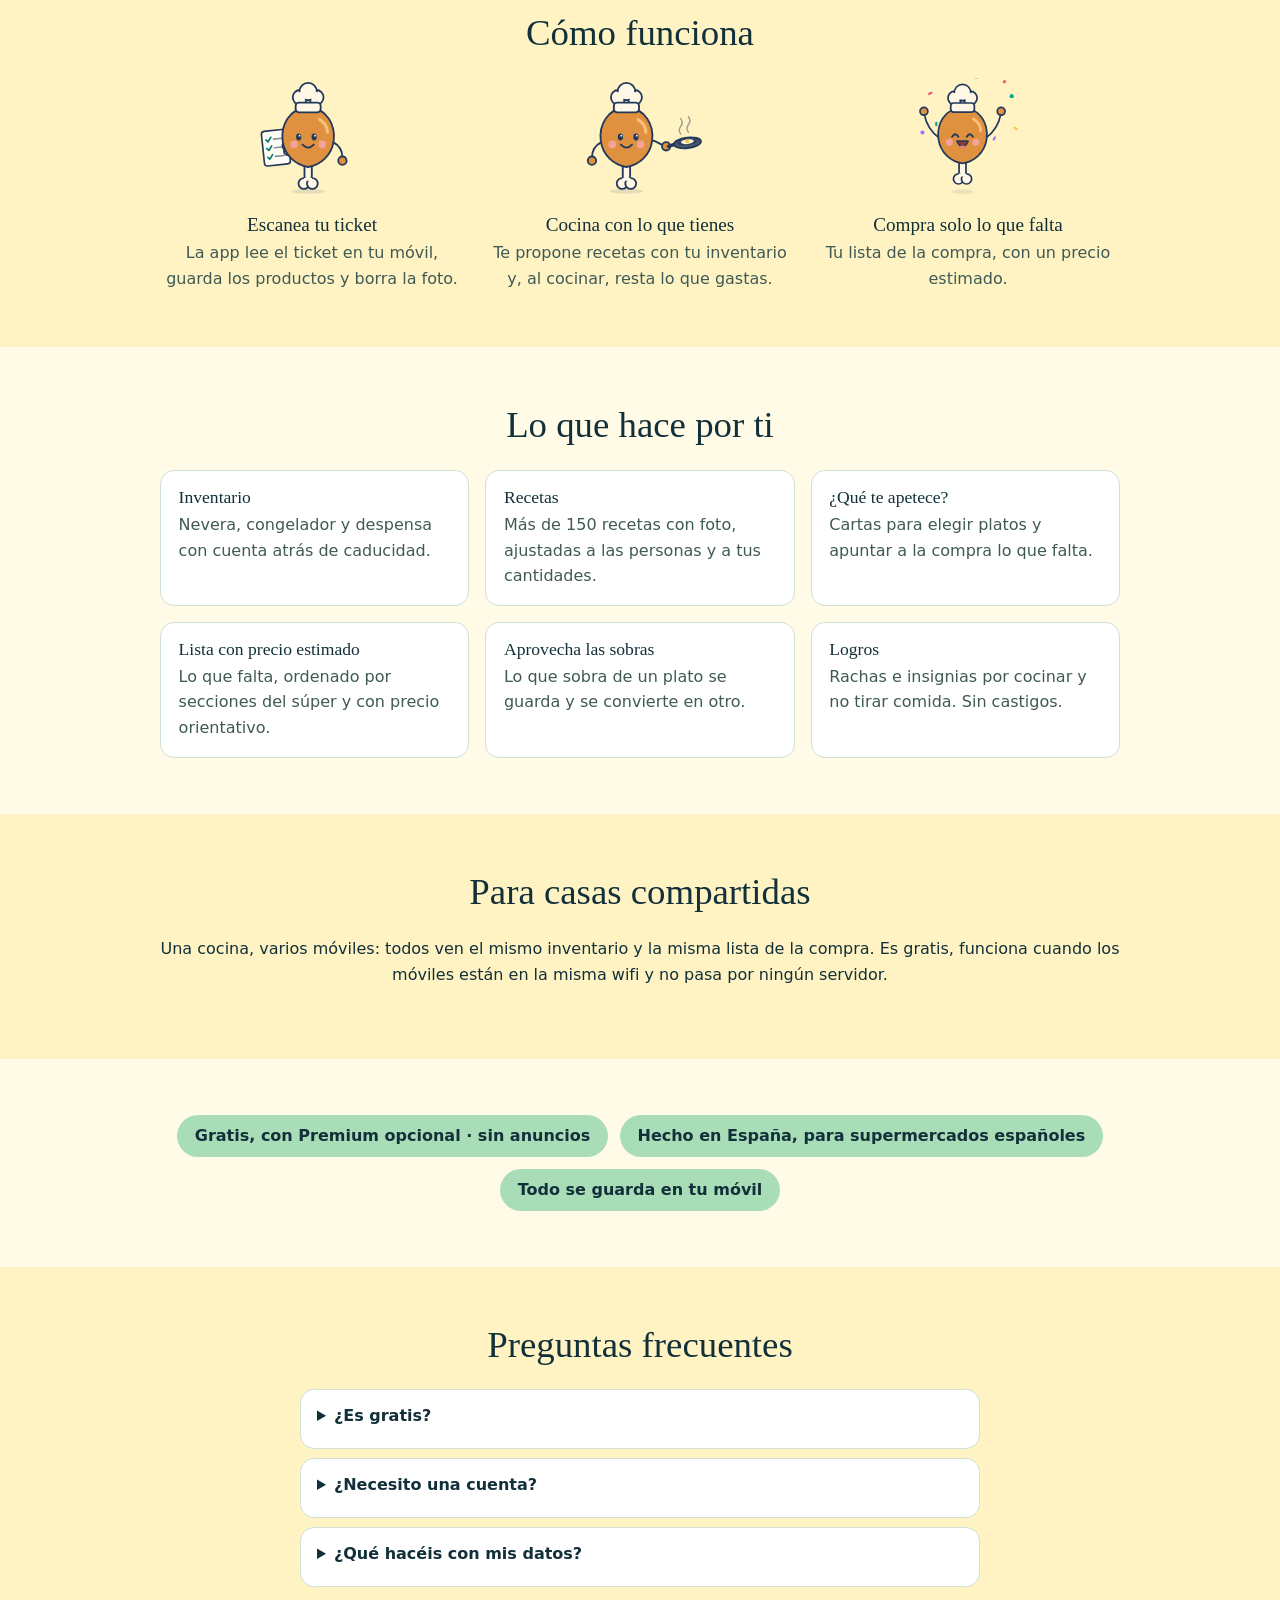
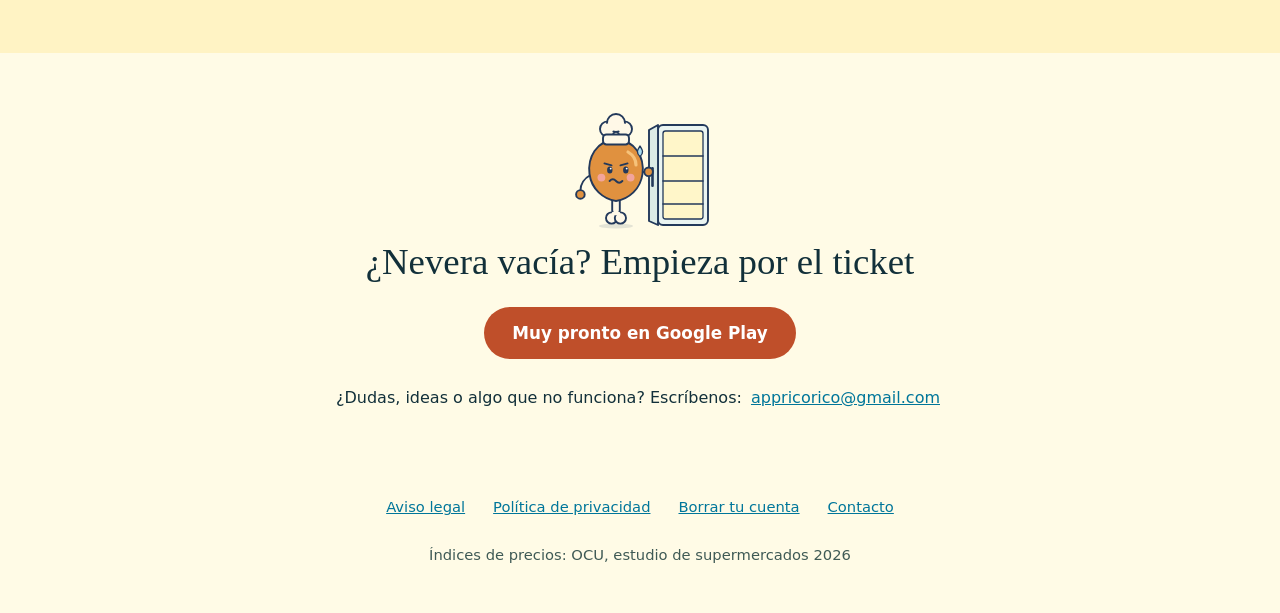
==== commit cbe08696: "Privacidad: funciones opcionales con servidor (cuenta, diccionario, casa, copia, avisos), proveedore" ====
--- a/index.html
+++ b/index.html
@@ -6,7 +6,7 @@
 <meta name="referrer" content="strict-origin-when-cross-origin">
 <meta name="viewport" content="width=device-width, initial-scale=1">
 <title>RicoRico: escanea tu ticket y descubre qué cocinar</title>
-<meta name="description" content="RicoRico lee el ticket de la compra en tu móvil, lleva el inventario de tu cocina y te propone recetas con lo que tienes. Sin cuentas.">
+<meta name="description" content="RicoRico lee el ticket de la compra en tu móvil, lleva el inventario de tu cocina y te propone recetas con lo que tienes. Sin cuenta obligatoria.">
 <meta name="theme-color" content="#FFFBE6">
 <link rel="icon" href="img/favicon.ico" sizes="any">
 <link rel="apple-touch-icon" href="img/apple-touch-icon.png">
@@ -15,7 +15,7 @@
 <meta property="og:site_name" content="RicoRico">
 <meta property="og:locale" content="es_ES">
 <meta property="og:title" content="RicoRico: escanea tu ticket y descubre qué cocinar">
-<meta property="og:description" content="Lee el ticket en tu móvil, lleva el inventario de tu cocina y te propone recetas con lo que tienes. Sin cuentas.">
+<meta property="og:description" content="Lee el ticket en tu móvil, lleva el inventario de tu cocina y te propone recetas con lo que tienes. Sin cuenta obligatoria.">
 <meta property="og:url" content="https://5pabos.github.io/ricorico-web/">
 <meta property="og:image" content="https://5pabos.github.io/ricorico-web/img/compartir.png">
 <meta property="og:image:width" content="1200">
@@ -23,7 +23,7 @@
 <meta property="og:image:alt" content="Icono de RicoRico y la frase: escanea tu ticket y descubre qué cocinar con lo que tienes">
 <meta name="twitter:card" content="summary_large_image">
 <meta name="twitter:title" content="RicoRico: escanea tu ticket y descubre qué cocinar">
-<meta name="twitter:description" content="Lee el ticket en tu móvil, lleva el inventario de tu cocina y te propone recetas con lo que tienes. Sin cuentas.">
+<meta name="twitter:description" content="Lee el ticket en tu móvil, lleva el inventario de tu cocina y te propone recetas con lo que tienes. Sin cuenta obligatoria.">
 <meta name="twitter:image" content="https://5pabos.github.io/ricorico-web/img/compartir.png">
 <script type="application/ld+json">
 {"@context":"https://schema.org","@type":"SoftwareApplication","name":"RicoRico","operatingSystem":"Android","applicationCategory":"LifestyleApplication","inLanguage":"es","url":"https://5pabos.github.io/ricorico-web/","image":"https://5pabos.github.io/ricorico-web/img/icono-192.png","description":"Escanea el ticket de la compra, lleva el inventario de tu cocina y descubre qué cocinar con lo que tienes."}
@@ -138,7 +138,7 @@
       <h2>Preguntas frecuentes</h2>
       <details><summary>¿Es gratis?</summary><p>Sí. La app es gratis y tiene algunos límites (por ejemplo, el número de tickets que escaneas al mes). Más adelante habrá un Premium opcional para quitarlos. La casa compartida es gratis.</p></details>
       <details><summary>¿Necesito una cuenta?</summary><p>No. No hay cuentas: para compartir la cocina basta un código y estar en la misma wifi.</p></details>
-      <details><summary>¿Qué hacéis con mis datos?</summary><p>Se guardan en tu móvil, sin servidor ni cuentas. De cada ticket solo queda el texto: la foto se borra. Si compartes casa, los datos pasan solo entre vuestros móviles por la wifi, cifrados. Más detalle en la <a href="privacidad.html">política de privacidad</a>.</p></details>
+      <details><summary>¿Qué hacéis con mis datos?</summary><p>Se guardan en tu móvil y no necesitas cuenta para usar la app. De cada ticket solo queda el texto: la foto se borra. Si compartes casa, los datos pasan entre vuestros móviles por la wifi, cifrados; si lo activas, también por internet, cifrados en tu móvil, así que nuestro servidor no puede leerlos. La cuenta con Google, la copia de seguridad en la nube y compartir lo que aprendes son opcionales y están apagadas hasta que las actives. Más detalle en la <a href="privacidad.html">política de privacidad</a>.</p></details>
     </div>
   </section>
 
@@ -157,7 +157,7 @@
   <div class="contenedor">
     <nav aria-label="Información legal">
       <a href="aviso-legal.html">Aviso legal</a>
-      <a href="privacidad.html">Política de privacidad</a>
+      <a href="privacidad.html">Política de privacidad</a><a href="borrar-cuenta.html">Borrar tu cuenta</a>
       <a class="correo" data-u="appricorico" data-d="gmail.com" data-texto="1" href="#contacto">Contacto</a>
     </nav>
     <p>Índices de precios: OCU, estudio de supermercados 2026</p>
